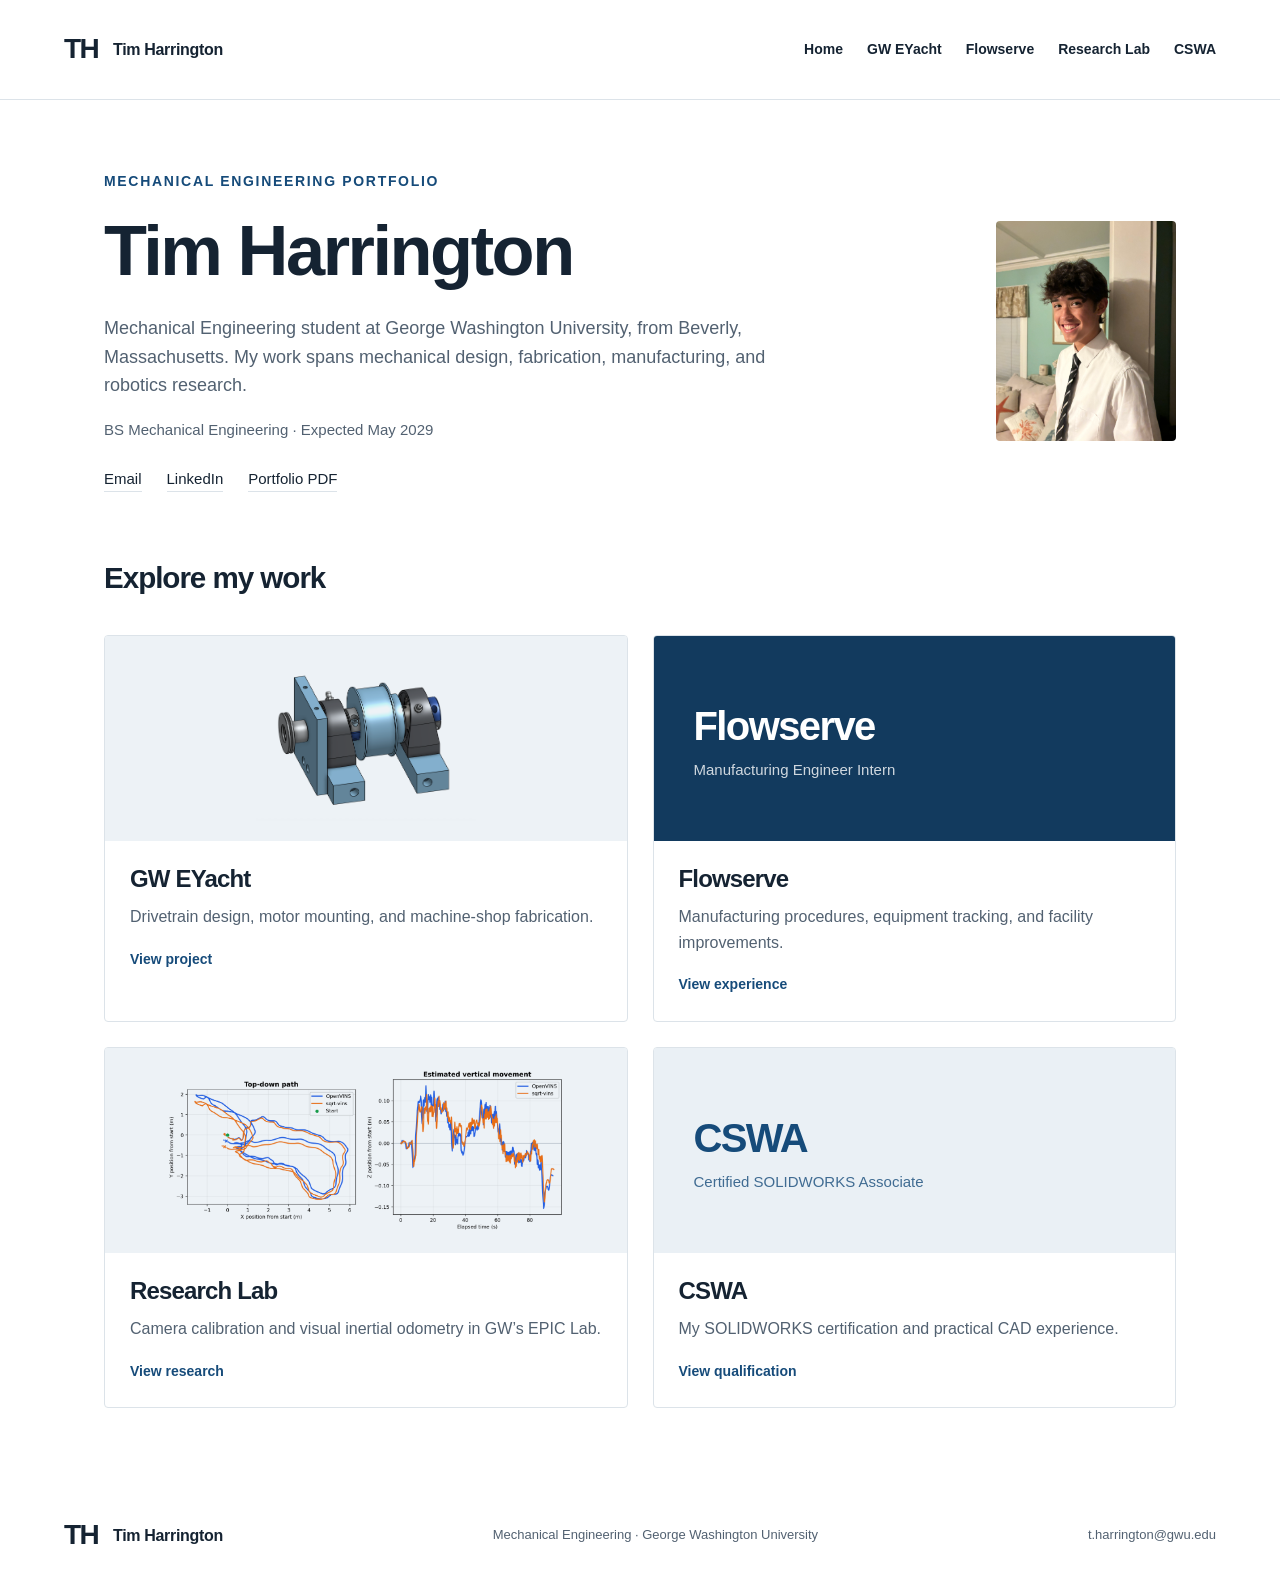
==== index.html @ 14a167de "Publish five-page engineering portfolio" ====
<!doctype html><html lang="en"><head><meta charset="utf-8"><meta name="viewport" content="width=device-width,initial-scale=1"><title>Engineering Portfolio | Tim Harrington</title><meta name="description" content="Tim Harrington’s mechanical engineering portfolio: electric boat design, manufacturing at Flowserve, and camera and IMU research at GW."><link rel="icon" href="favicon.svg" type="image/svg+xml"><link rel="stylesheet" href="style.css"></head><body><header class="site-header"><a class="wordmark" href="index.html" aria-label="Tim Harrington home">TH<span>Tim Harrington</span></a><nav aria-label="Main navigation"><a href="index.html">Home</a><a href="yacht.html">GW EYacht</a><a href="flowserve.html">Flowserve</a><a href="research.html">Research Lab</a><a href="solidworks.html">CSWA</a></nav></header><main id="main"><section class="simple-intro"><div><p class="eyebrow">Mechanical engineering portfolio</p><h1>Tim Harrington</h1><p class="simple-bio">Mechanical Engineering student at George Washington University, from Beverly, Massachusetts. My work spans mechanical design, fabrication, manufacturing, and robotics research.</p><p class="simple-school">BS Mechanical Engineering · Expected May 2029</p><div class="simple-links"><a href="mailto:t.harrington@gwu.edu">Email</a><a href="https://www.linkedin.com/in/tim-harrington10/" target="_blank" rel="noopener noreferrer">LinkedIn</a><a href="Timothy_Harrington_Engineering_Portfolio.pdf">Portfolio PDF</a></div></div><img src="IMG_3432_2.jpg" alt="Tim Harrington" class="simple-portrait"></section><section id="work" class="simple-work"><div class="section-heading"><h2>Explore my work</h2></div><div class="simple-grid"><a class="simple-card" href="yacht.html"><div class="simple-card-image"><img src="Drivetrain.png" alt="SolidWorks model of the electric boat drivetrain"></div><div><h3>GW EYacht</h3><p>Drivetrain design, motor mounting, and machine-shop fabrication.</p><span>View project</span></div></a><a class="simple-card" href="flowserve.html"><div class="simple-card-label"><span>Flowserve</span><small>Manufacturing Engineer Intern</small></div><div><h3>Flowserve</h3><p>Manufacturing procedures, equipment tracking, and facility improvements.</p><span>View experience</span></div></a><a class="simple-card" href="research.html"><div class="simple-card-image"><img src="vio-trajectories.png" alt="Comparison of camera and IMU motion estimates"></div><div><h3>Research Lab</h3><p>Camera calibration and visual inertial odometry in GW’s EPIC Lab.</p><span>View research</span></div></a><a class="simple-card" href="solidworks.html"><div class="simple-card-label cswa-label"><span>CSWA</span><small>Certified SOLIDWORKS Associate</small></div><div><h3>CSWA</h3><p>My SOLIDWORKS certification and practical CAD experience.</p><span>View qualification</span></div></a></div></section></main><footer><a class="wordmark" href="index.html">TH<span>Tim Harrington</span></a><p>Mechanical Engineering · George Washington University</p><a href="mailto:t.harrington@gwu.edu">t.harrington@gwu.edu</a></footer><dialog id="image-viewer"><button class="close-viewer" aria-label="Close image">Close ✕</button><img alt=""><p></p></dialog><script src="site.js"></script></body></html>
---- style.css ----
:root{--ink:#152332;--muted:#526171;--blue:#164b7a;--deep:#123a5e;--paper:#fff;--line:#dce3e9;--surface:#edf2f6;--accent:#c5e65d}*{box-sizing:border-box}html{scroll-behavior:smooth;scroll-padding-top:100px}body{margin:0;background:var(--paper);color:var(--ink);font-family:Inter,-apple-system,BlinkMacSystemFont,'Segoe UI',sans-serif;font-size:16px;line-height:1.6}a{color:inherit;text-decoration:none}button{font:inherit}img{display:block;max-width:100%}h1,h2,h3,p,figure{margin:0}h1,h2,h3{line-height:1.1;letter-spacing:-.035em}h1{font-size:clamp(3rem,6.5vw,6rem);font-weight:650}h2{font-size:clamp(2rem,3.8vw,3.6rem);font-weight:600}h3{font-size:1.5rem;font-weight:600}a,button{-webkit-tap-highlight-color:transparent}a:focus-visible,button:focus-visible{outline:3px solid var(--blue);outline-offset:5px}.site-header{height:100px;max-width:1440px;margin:auto;padding:0 5%;display:flex;align-items:center;justify-content:space-between;border-bottom:1px solid var(--line)}.wordmark{display:flex;align-items:center;gap:15px;font-size:1.75rem;font-weight:750;letter-spacing:-.06em}.wordmark span{letter-spacing:-.02em;font-size:1rem;font-weight:550}.site-header nav{display:flex;align-items:center;gap:30px;font-size:.875rem;font-weight:550}.site-header nav a:hover,.text-link:hover,.back:hover{color:var(--blue)}.nav-download{padding:9px 16px;border:1px solid var(--line);border-radius:3px}.eyebrow{font-size:.875rem;letter-spacing:.12em;text-transform:uppercase;font-weight:650;color:var(--blue);margin-bottom:20px}.hero{max-width:1440px;margin:auto;padding:70px 5% 90px;display:grid;grid-template-columns:1fr 1fr;gap:6%;align-items:center}.hero h1{font-size:clamp(4rem,7.6vw,7.5rem);line-height:.95;letter-spacing:-.065em;margin-bottom:30px}.period{color:var(--blue)}.hero-description{max-width:490px;font-size:1.125rem;color:var(--muted);line-height:1.65}.hero-actions{display:flex;align-items:center;gap:24px;margin:32px 0 45px;flex-wrap:wrap}.button{display:inline-block;font-size:.9375rem;font-weight:600;padding:13px 23px;border-radius:3px}.primary{background:var(--blue);color:white}.primary:hover{background:var(--deep)}.text-link{font-size:.9375rem;font-weight:550;border-bottom:1px solid var(--line)}.hero-meta{font-size:.875rem;font-weight:600}.hero-meta span{display:block;color:var(--muted);font-weight:400;margin-top:2px}.hero-visual{min-height:490px;background:var(--surface);position:relative;display:flex;flex-direction:column;justify-content:space-between;overflow:hidden}.figure-label{padding:24px 28px;font-size:.8125rem;letter-spacing:.08em;text-transform:uppercase;font-weight:650;color:var(--muted)}.hero-visual img{width:100%;height:340px;object-fit:contain;mix-blend-mode:multiply;padding:20px;transition:transform .4s ease}.hero-visual:hover img{transform:scale(1.04)}.visual-caption{background:var(--deep);color:white;padding:24px 28px;display:flex;flex-direction:column;gap:3px}.visual-caption strong{font-size:1.0625rem;font-weight:550}.visual-caption>span{font-size:.875rem;opacity:.75}.work-section,.about-section,.experience-section,.gallery-section,.learning,.project-next{padding:80px 5%;max-width:1440px;margin:auto}.work-section{background:#f5f7f9;max-width:none}.section-heading{max-width:1296px;margin:0 auto 40px}.section-heading p:last-child:not(.eyebrow){color:var(--muted);margin-top:18px}.work-grid{max-width:1296px;margin:auto;display:grid;grid-template-columns:repeat(3,1fr);gap:25px}.project-card{background:white;border:1px solid var(--line);display:block;transition:transform .2s}.project-card:hover{transform:translateY(-5px)}.card-image,.card-panel{height:280px;position:relative;overflow:hidden}.card-image img{width:100%;height:100%;object-fit:cover}.research-image{background:#fff;padding:18px}.research-image img{object-fit:contain}.image-index{position:absolute;top:18px;left:20px;background:white;padding:3px 9px;color:var(--ink);font-size:.8125rem;font-weight:600}.card-copy{padding:28px}.card-copy .eyebrow{font-size:.75rem;letter-spacing:.08em;margin-bottom:16px}.card-copy h3{margin-bottom:15px}.card-copy p:not(.eyebrow){color:var(--muted);line-height:1.6}.card-link{font-size:.875rem;font-weight:600;display:inline-block;margin-top:24px;border-bottom:1px solid var(--line)}.industrial{background:var(--deep);color:white;padding:52px 28px 20px}.panel-title{font-size:2.4rem;font-weight:650;letter-spacing:-.04em;display:block}.panel-sub{display:block;font-size:.875rem;opacity:.8}.panel-number{margin-top:20px;font-size:2.6rem;line-height:1.05;font-weight:600;color:var(--accent)}.panel-number small{display:block;font-size:.875rem;line-height:1.4;color:white;font-weight:400;margin-top:6px}.about-section{display:grid;grid-template-columns:1fr 1.2fr;gap:10%;padding-top:110px;padding-bottom:110px}.portrait{width:150px;height:170px;object-fit:cover;object-position:center 28%;margin-top:32px;filter:saturate(.7)}.about-copy>p{margin-bottom:24px;color:var(--muted)}.about-copy .large-copy{font-size:1.4rem;color:var(--ink);line-height:1.5}.skills{border-top:1px solid var(--line);padding-top:25px;margin-top:30px}.skills h3{font-size:1.125rem;margin-bottom:13px}.skills p{color:var(--muted);line-height:1.9}.secondary-links{margin-top:25px}.secondary-links a{display:flex;flex-direction:column;border-bottom:1px solid var(--line);padding:17px 0;font-size:1rem}.secondary-links a span:last-child{font-size:.875rem;color:var(--muted)}.secondary-links a:hover{color:var(--blue)}.experience-section{border-top:1px solid var(--line)}.timeline{max-width:850px;margin-left:auto}.timeline>a,.timeline>div{display:block;padding:28px 0;border-bottom:1px solid var(--line)}.timeline span{font-size:.875rem;color:var(--muted)}.timeline h3{font-size:1.45rem;margin:10px 0}.timeline p{color:var(--muted)}.timeline-detail{max-width:680px;margin-top:16px}.contact-section{padding:85px 5%;background:var(--deep);color:white}.contact-section .eyebrow{color:var(--accent)}.contact-section>p:not(.eyebrow){opacity:.8;margin:20px 0}.contact-email{font-size:clamp(1.4rem,3.8vw,3.5rem);letter-spacing:-.04em;display:inline-block;border-bottom:1px solid #67829a;margin:8px 0 28px;overflow-wrap:anywhere}.contact-links{display:flex;gap:26px;font-size:.9375rem}.contact-links a{border-bottom:1px solid #67829a}footer{display:flex;justify-content:space-between;align-items:center;gap:24px;flex-wrap:wrap;padding:35px 5%;font-size:.8125rem;color:var(--muted)}footer .wordmark{color:var(--ink)}footer p{font-size:.8125rem}.project-top{max-width:1440px;margin:auto;padding:45px 5% 55px}.back{display:inline-block;font-size:.875rem;color:var(--muted);margin-bottom:38px;border-bottom:1px solid var(--line)}.project-top h1{max-width:1000px}.project-intro{font-size:1.25rem;color:var(--muted);max-width:800px;margin-top:25px}.project-meta{display:flex;flex-wrap:wrap;gap:12px 25px;font-size:.875rem;color:var(--muted);margin-top:35px;padding-top:23px;border-top:1px solid var(--line)}.wide-figure{background:var(--surface);padding:35px 5%;}.wide-figure figure{max-width:1050px;margin:auto}.wide-figure img{height:470px;width:100%;object-fit:contain;mix-blend-mode:multiply}.image-button{display:block;padding:0;border:0;background:transparent;width:100%;cursor:zoom-in}.image-button:focus-visible{outline-offset:2px}figcaption{font-size:.875rem;color:var(--muted);padding-top:12px}.research-figure{background:white;border-block:1px solid var(--line)}.research-figure img{height:auto;max-height:440px;mix-blend-mode:normal}.project-content{max-width:1200px;margin:auto;padding:75px 5%;display:grid;grid-template-columns:230px 1fr;gap:70px}.project-content aside p{margin-bottom:15px}.muted{color:var(--muted)}.stat{margin-top:35px}.stat strong{display:block;font-size:2.5rem;color:var(--blue);letter-spacing:-.04em;line-height:1.1}.stat span{display:block;font-size:.875rem;color:var(--muted);margin-top:10px}.project-content article h2{font-size:1.75rem;margin:36px 0 17px}.project-content article h2:first-child{margin-top:0}.project-content article p{color:var(--muted);margin-bottom:18px;font-size:1.0625rem}.gallery-section{padding-top:20px}.gallery{display:grid;gap:25px;margin-bottom:35px}.gallery.three{grid-template-columns:repeat(3,1fr)}.gallery.two{grid-template-columns:repeat(2,1fr)}.gallery img{height:330px;width:100%;object-fit:contain;background:var(--surface)}.gallery.two img{height:400px}.learning{border-top:1px solid var(--line);display:grid;grid-template-columns:1fr 1fr;gap:25px 60px}.learning>.eyebrow{grid-column:1/-1;margin-bottom:0}.learning h2{font-size:2.6rem}.learning>p:last-child{color:var(--muted);font-size:1.125rem}.project-next{background:var(--surface);max-width:none;padding-top:45px;padding-bottom:45px}.project-next .eyebrow{margin-bottom:10px}.project-next a{font-size:1.6rem;font-weight:600}.metrics-band{background:var(--deep);padding:45px 5%;display:grid;grid-template-columns:repeat(3,1fr);gap:45px;color:white}.metrics-band strong{display:block;font-size:clamp(2rem,3.5vw,3.5rem);letter-spacing:-.04em;line-height:1.1}.metrics-band span{font-size:.9375rem;display:block;margin-top:15px;max-width:300px;opacity:.8}.table-scroll{overflow-x:auto;margin:35px 0}table{border-collapse:collapse;width:100%;font-size:.9375rem}caption{text-align:left;color:var(--muted);margin-bottom:12px;font-size:.875rem}th,td{text-align:left;padding:13px 15px;border:1px solid var(--line)}thead{background:var(--deep);color:white}tbody th{font-weight:500}tbody tr:nth-child(even){background:var(--surface)}dialog{border:0;padding:25px;background:white;max-width:95vw;width:1000px;max-height:94vh;box-shadow:0 20px 100px #0005}dialog::backdrop{background:#102030d9}dialog img{width:100%;max-height:73vh;object-fit:contain}dialog p{font-size:.9375rem;color:var(--muted);margin-top:14px}.close-viewer{display:block;margin:0 0 15px auto;border:1px solid var(--line);background:white;padding:7px 13px;cursor:pointer;color:var(--ink)}
@media(min-width:1600px){.work-section,.contact-section,.metrics-band{padding-inline:max(5%,calc((100vw - 1296px)/2))}}@media(max-width:1000px){.hero{gap:4%}.hero-visual{min-height:420px}.hero-visual img{height:280px}.work-grid{gap:15px}.card-copy{padding:20px}.card-image,.card-panel{height:245px}.card-copy h3{font-size:1.35rem}.panel-title{font-size:2rem}.industrial{padding-inline:20px}.project-content{gap:40px;grid-template-columns:190px 1fr}.gallery img{height:260px}}@media(max-width:720px){.site-header{height:auto;min-height:95px;align-items:flex-start;padding:22px 6%;gap:18px;flex-direction:column}.wordmark{font-size:1.5rem}.site-header nav{gap:22px;flex-wrap:wrap;width:100%}.nav-download{padding:0;border:0;margin-left:auto}.hero{grid-template-columns:1fr;padding:45px 6% 55px;gap:40px}.hero h1{font-size:clamp(3.8rem,14vw,6rem)}.hero-meta{margin-bottom:0}.hero-actions{margin-bottom:28px}.hero-visual{min-height:360px}.hero-visual img{height:250px}.work-section,.about-section,.experience-section,.gallery-section,.learning{padding:55px 6%}.work-grid{grid-template-columns:1fr;gap:25px}.card-image,.card-panel{height:300px}.card-copy{padding:25px}.card-copy h3{font-size:1.65rem}.industrial{padding:60px 28px 25px}.panel-title{font-size:2.7rem}.panel-number{font-size:3rem}.about-section{grid-template-columns:1fr;gap:35px}.portrait{width:120px;height:135px}.about-section h2 br{display:none}.about-copy .large-copy{font-size:1.2rem}.timeline h3{font-size:1.25rem}.contact-section{padding:60px 6%}.contact-links{flex-wrap:wrap}.contact-email{font-size:clamp(1.35rem,6vw,2.6rem)}footer{padding:28px 6%;flex-direction:column;align-items:flex-start;gap:12px}.project-top{padding:35px 6% 40px}.project-top h1{font-size:clamp(2.7rem,10vw,4.3rem)}.project-intro{font-size:1.125rem}.project-meta{gap:8px;flex-direction:column}.wide-figure{padding:25px 6%}.wide-figure img{height:290px}.research-figure img{height:auto}.project-content{padding:45px 6%;grid-template-columns:1fr;gap:35px}.project-content aside{border-bottom:1px solid var(--line);padding-bottom:25px}.stat{display:inline-block;width:45%;vertical-align:top;margin-top:18px}.stat strong{font-size:2rem}.project-content article p{font-size:1rem}.gallery.three,.gallery.two{grid-template-columns:1fr}.gallery img,.gallery.two img{height:350px}.learning{grid-template-columns:1fr}.learning h2{font-size:2.2rem}.metrics-band{padding:35px 6%;grid-template-columns:1fr;gap:30px}.metrics-band strong{font-size:2.7rem}.metrics-band span{margin-top:6px}.project-next{padding:35px 6%}}@media(prefers-reduced-motion:reduce){html{scroll-behavior:auto}*,*::before,*::after{transition:none!important}}

/* Simplified five-page portfolio */
.site-header nav{gap:24px}.simple-intro{max-width:1200px;margin:auto;padding:70px 5% 55px;display:grid;grid-template-columns:1fr 180px;gap:65px;align-items:center}.simple-intro h1{font-size:clamp(2.8rem,5.5vw,4.75rem);margin-bottom:24px}.simple-bio{max-width:700px;color:var(--muted);font-size:1.125rem}.simple-school{margin-top:18px;color:var(--muted);font-size:.9375rem}.simple-links{display:flex;gap:25px;margin-top:25px;flex-wrap:wrap;font-size:.9375rem}.simple-links a{border-bottom:1px solid var(--line)}.simple-portrait{width:180px;height:220px;object-fit:cover;object-position:center 28%;border-radius:4px}.simple-work{max-width:1200px;margin:auto;padding:15px 5% 70px}.simple-work h2{font-size:1.85rem}.simple-grid{display:grid;grid-template-columns:1fr 1fr;gap:25px}.simple-card{border:1px solid var(--line);border-radius:4px;overflow:hidden;display:block;transition:box-shadow .2s}.simple-card:hover{box-shadow:0 8px 25px #15233212}.simple-card-image,.simple-card-label{height:205px;background:var(--surface)}.simple-card-image img{width:100%;height:100%;object-fit:contain;padding:20px;mix-blend-mode:multiply}.simple-card-label{background:var(--deep);color:white;padding:40px;display:flex;flex-direction:column;justify-content:center}.simple-card-label>span{font-size:2.5rem;letter-spacing:-.04em;font-weight:650}.simple-card-label>small{font-size:.9375rem;opacity:.8}.cswa-label{background:#eaf0f5;color:var(--blue)}.simple-card>div:last-child{padding:25px}.simple-card h3{font-size:1.5rem;margin-bottom:12px}.simple-card p{color:var(--muted)}.simple-card>div:last-child>span{display:block;font-size:.875rem;font-weight:600;color:var(--blue);margin-top:18px}.project-next{padding-block:30px}.project-next a{font-size:1.25rem}@media(max-width:720px){.site-header nav{gap:14px 20px;font-size:.875rem}.simple-intro{padding:45px 6% 35px;grid-template-columns:1fr;gap:25px}.simple-portrait{width:110px;height:130px;grid-row:1}.simple-bio{font-size:1rem}.simple-work{padding:20px 6% 50px}.simple-grid{grid-template-columns:1fr}.simple-card-image,.simple-card-label{height:200px}}
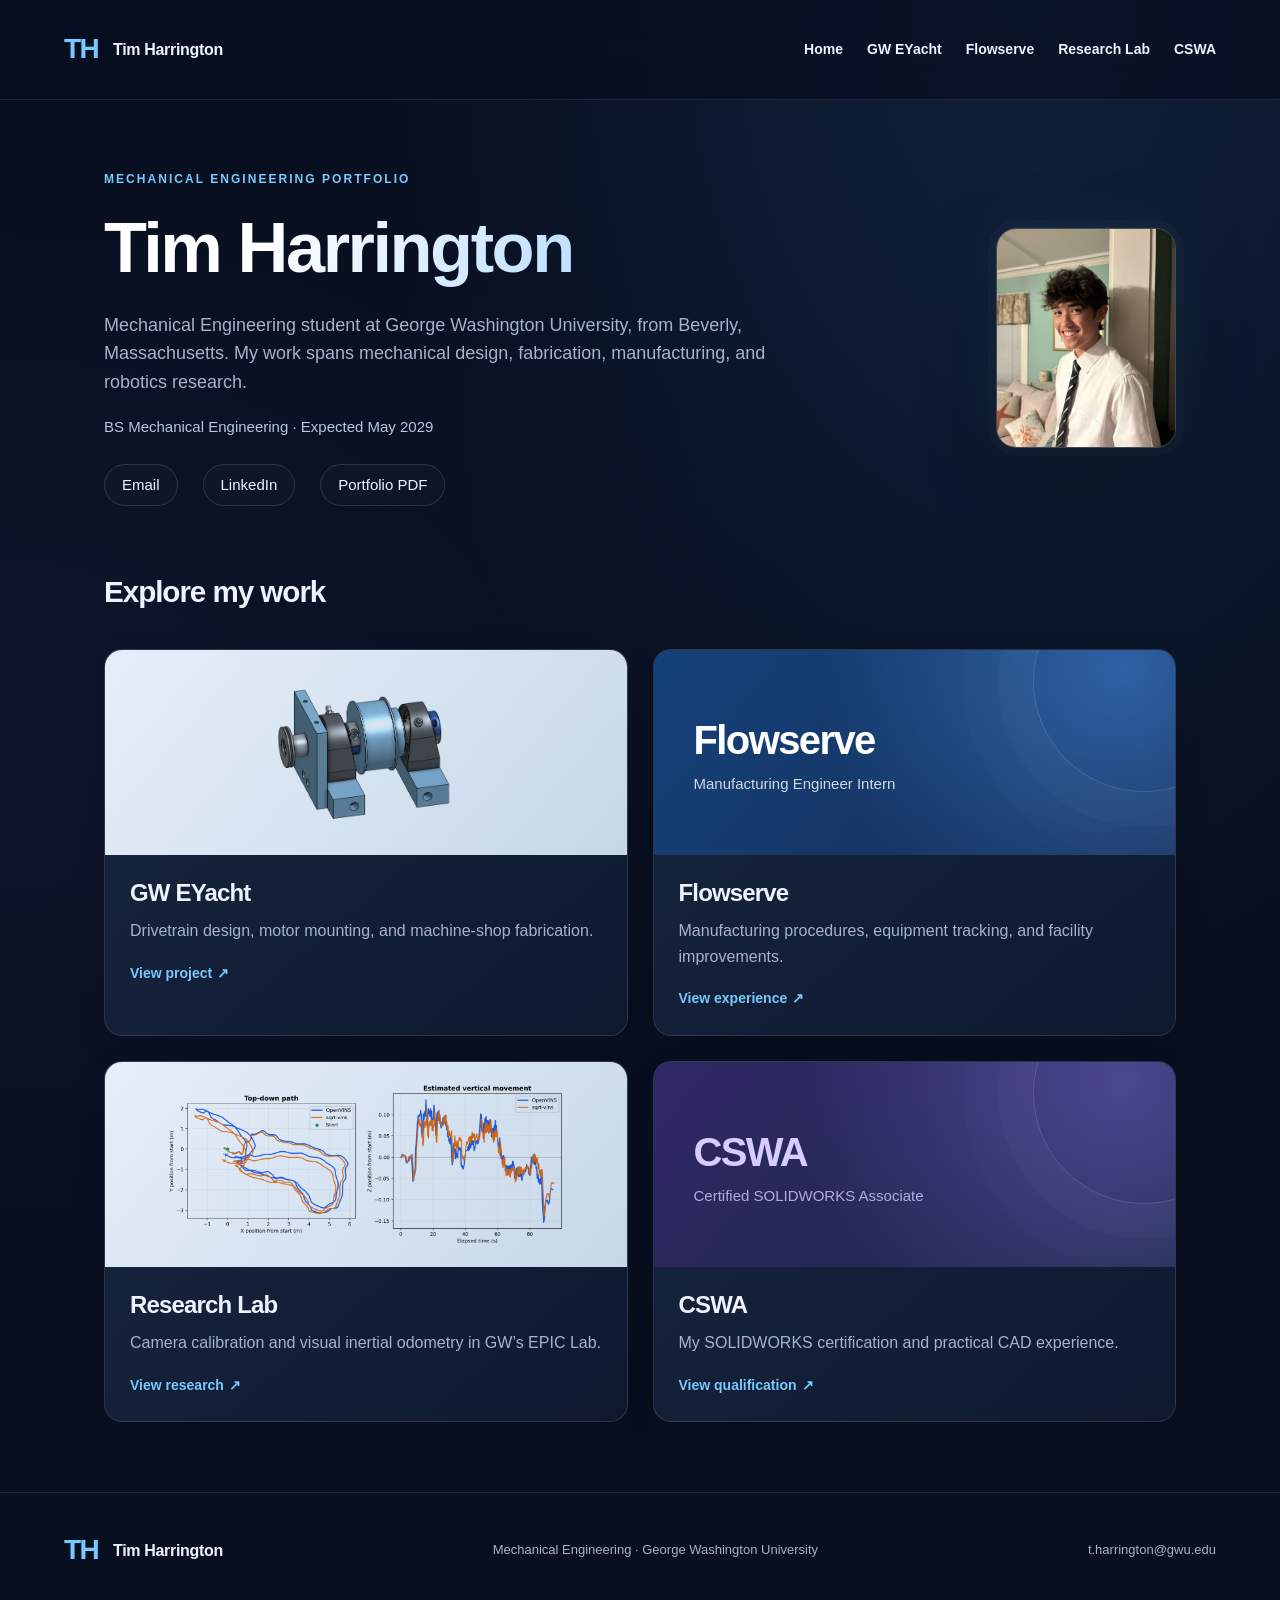
==== commit 75f24550: "Refresh stylesheet cache across portfolio pages" ====
--- a/index.html
+++ b/index.html
@@ -1 +1 @@
-<!doctype html><html lang="en"><head><meta charset="utf-8"><meta name="viewport" content="width=device-width,initial-scale=1"><title>Engineering Portfolio | Tim Harrington</title><meta name="description" content="Tim Harrington’s mechanical engineering portfolio: electric boat design, manufacturing at Flowserve, and camera and IMU research at GW."><link rel="icon" href="favicon.svg" type="image/svg+xml"><link rel="stylesheet" href="style.css"></head><body><header class="site-header"><a class="wordmark" href="index.html" aria-label="Tim Harrington home">TH<span>Tim Harrington</span></a><nav aria-label="Main navigation"><a href="index.html">Home</a><a href="yacht.html">GW EYacht</a><a href="flowserve.html">Flowserve</a><a href="research.html">Research Lab</a><a href="solidworks.html">CSWA</a></nav></header><main id="main"><section class="simple-intro"><div><p class="eyebrow">Mechanical engineering portfolio</p><h1>Tim Harrington</h1><p class="simple-bio">Mechanical Engineering student at George Washington University, from Beverly, Massachusetts. My work spans mechanical design, fabrication, manufacturing, and robotics research.</p><p class="simple-school">BS Mechanical Engineering · Expected May 2029</p><div class="simple-links"><a href="mailto:t.harrington@gwu.edu">Email</a><a href="https://www.linkedin.com/in/tim-harrington10/" target="_blank" rel="noopener noreferrer">LinkedIn</a><a href="Timothy_Harrington_Engineering_Portfolio.pdf">Portfolio PDF</a></div></div><img src="IMG_3432_2.jpg" alt="Tim Harrington" class="simple-portrait"></section><section id="work" class="simple-work"><div class="section-heading"><h2>Explore my work</h2></div><div class="simple-grid"><a class="simple-card" href="yacht.html"><div class="simple-card-image"><img src="Drivetrain.png" alt="SolidWorks model of the electric boat drivetrain"></div><div><h3>GW EYacht</h3><p>Drivetrain design, motor mounting, and machine-shop fabrication.</p><span>View project</span></div></a><a class="simple-card" href="flowserve.html"><div class="simple-card-label"><span>Flowserve</span><small>Manufacturing Engineer Intern</small></div><div><h3>Flowserve</h3><p>Manufacturing procedures, equipment tracking, and facility improvements.</p><span>View experience</span></div></a><a class="simple-card" href="research.html"><div class="simple-card-image"><img src="vio-trajectories.png" alt="Comparison of camera and IMU motion estimates"></div><div><h3>Research Lab</h3><p>Camera calibration and visual inertial odometry in GW’s EPIC Lab.</p><span>View research</span></div></a><a class="simple-card" href="solidworks.html"><div class="simple-card-label cswa-label"><span>CSWA</span><small>Certified SOLIDWORKS Associate</small></div><div><h3>CSWA</h3><p>My SOLIDWORKS certification and practical CAD experience.</p><span>View qualification</span></div></a></div></section></main><footer><a class="wordmark" href="index.html">TH<span>Tim Harrington</span></a><p>Mechanical Engineering · George Washington University</p><a href="mailto:t.harrington@gwu.edu">t.harrington@gwu.edu</a></footer><dialog id="image-viewer"><button class="close-viewer" aria-label="Close image">Close ✕</button><img alt=""><p></p></dialog><script src="site.js"></script></body></html>+<!doctype html><html lang="en"><head><meta charset="utf-8"><meta name="viewport" content="width=device-width,initial-scale=1"><title>Engineering Portfolio | Tim Harrington</title><meta name="description" content="Tim Harrington’s mechanical engineering portfolio: electric boat design, manufacturing at Flowserve, and camera and IMU research at GW."><link rel="icon" href="favicon.svg" type="image/svg+xml"><link rel="stylesheet" href="style.css?v=modern1"></head><body><header class="site-header"><a class="wordmark" href="index.html" aria-label="Tim Harrington home">TH<span>Tim Harrington</span></a><nav aria-label="Main navigation"><a href="index.html">Home</a><a href="yacht.html">GW EYacht</a><a href="flowserve.html">Flowserve</a><a href="research.html">Research Lab</a><a href="solidworks.html">CSWA</a></nav></header><main id="main"><section class="simple-intro"><div><p class="eyebrow">Mechanical engineering portfolio</p><h1>Tim Harrington</h1><p class="simple-bio">Mechanical Engineering student at George Washington University, from Beverly, Massachusetts. My work spans mechanical design, fabrication, manufacturing, and robotics research.</p><p class="simple-school">BS Mechanical Engineering · Expected May 2029</p><div class="simple-links"><a href="mailto:t.harrington@gwu.edu">Email</a><a href="https://www.linkedin.com/in/tim-harrington10/" target="_blank" rel="noopener noreferrer">LinkedIn</a><a href="Timothy_Harrington_Engineering_Portfolio.pdf">Portfolio PDF</a></div></div><img src="IMG_3432_2.jpg" alt="Tim Harrington" class="simple-portrait"></section><section id="work" class="simple-work"><div class="section-heading"><h2>Explore my work</h2></div><div class="simple-grid"><a class="simple-card" href="yacht.html"><div class="simple-card-image"><img src="Drivetrain.png" alt="SolidWorks model of the electric boat drivetrain"></div><div><h3>GW EYacht</h3><p>Drivetrain design, motor mounting, and machine-shop fabrication.</p><span>View project</span></div></a><a class="simple-card" href="flowserve.html"><div class="simple-card-label"><span>Flowserve</span><small>Manufacturing Engineer Intern</small></div><div><h3>Flowserve</h3><p>Manufacturing procedures, equipment tracking, and facility improvements.</p><span>View experience</span></div></a><a class="simple-card" href="research.html"><div class="simple-card-image"><img src="vio-trajectories.png" alt="Comparison of camera and IMU motion estimates"></div><div><h3>Research Lab</h3><p>Camera calibration and visual inertial odometry in GW’s EPIC Lab.</p><span>View research</span></div></a><a class="simple-card" href="solidworks.html"><div class="simple-card-label cswa-label"><span>CSWA</span><small>Certified SOLIDWORKS Associate</small></div><div><h3>CSWA</h3><p>My SOLIDWORKS certification and practical CAD experience.</p><span>View qualification</span></div></a></div></section></main><footer><a class="wordmark" href="index.html">TH<span>Tim Harrington</span></a><p>Mechanical Engineering · George Washington University</p><a href="mailto:t.harrington@gwu.edu">t.harrington@gwu.edu</a></footer><dialog id="image-viewer"><button class="close-viewer" aria-label="Close image">Close ✕</button><img alt=""><p></p></dialog><script src="site.js"></script></body></html>
--- a/style.css
+++ b/style.css
@@ -3,3 +3,21 @@
 
 /* Simplified five-page portfolio */
 .site-header nav{gap:24px}.simple-intro{max-width:1200px;margin:auto;padding:70px 5% 55px;display:grid;grid-template-columns:1fr 180px;gap:65px;align-items:center}.simple-intro h1{font-size:clamp(2.8rem,5.5vw,4.75rem);margin-bottom:24px}.simple-bio{max-width:700px;color:var(--muted);font-size:1.125rem}.simple-school{margin-top:18px;color:var(--muted);font-size:.9375rem}.simple-links{display:flex;gap:25px;margin-top:25px;flex-wrap:wrap;font-size:.9375rem}.simple-links a{border-bottom:1px solid var(--line)}.simple-portrait{width:180px;height:220px;object-fit:cover;object-position:center 28%;border-radius:4px}.simple-work{max-width:1200px;margin:auto;padding:15px 5% 70px}.simple-work h2{font-size:1.85rem}.simple-grid{display:grid;grid-template-columns:1fr 1fr;gap:25px}.simple-card{border:1px solid var(--line);border-radius:4px;overflow:hidden;display:block;transition:box-shadow .2s}.simple-card:hover{box-shadow:0 8px 25px #15233212}.simple-card-image,.simple-card-label{height:205px;background:var(--surface)}.simple-card-image img{width:100%;height:100%;object-fit:contain;padding:20px;mix-blend-mode:multiply}.simple-card-label{background:var(--deep);color:white;padding:40px;display:flex;flex-direction:column;justify-content:center}.simple-card-label>span{font-size:2.5rem;letter-spacing:-.04em;font-weight:650}.simple-card-label>small{font-size:.9375rem;opacity:.8}.cswa-label{background:#eaf0f5;color:var(--blue)}.simple-card>div:last-child{padding:25px}.simple-card h3{font-size:1.5rem;margin-bottom:12px}.simple-card p{color:var(--muted)}.simple-card>div:last-child>span{display:block;font-size:.875rem;font-weight:600;color:var(--blue);margin-top:18px}.project-next{padding-block:30px}.project-next a{font-size:1.25rem}@media(max-width:720px){.site-header nav{gap:14px 20px;font-size:.875rem}.simple-intro{padding:45px 6% 35px;grid-template-columns:1fr;gap:25px}.simple-portrait{width:110px;height:130px;grid-row:1}.simple-bio{font-size:1rem}.simple-work{padding:20px 6% 50px}.simple-grid{grid-template-columns:1fr}.simple-card-image,.simple-card-label{height:200px}}
+
+/* Modern visual refresh — preserves page structure and spacing. */
+:root{--ink:#edf3ff;--muted:#a4b3cb;--blue:#77c9ff;--deep:#122548;--paper:#080f20;--line:#ffffff16;--surface:#14213a;--accent:#bcff77}
+body{background:radial-gradient(ellipse at 80% 0%,#19335480,transparent 45%),radial-gradient(ellipse at 0% 45%,#20234450,transparent 45%),var(--paper)}
+.site-header{background:#080f20b8;backdrop-filter:blur(20px);border-bottom:1px solid var(--line)}
+.wordmark{color:var(--blue)}.wordmark span{color:var(--ink)}
+.site-header nav a{position:relative;transition:color .2s}.site-header nav a::after{content:'';position:absolute;left:0;bottom:-9px;width:0;height:2px;background:var(--blue);transition:width .25s}.site-header nav a:hover::after{width:100%}
+.simple-intro h1,.project-top h1{font-weight:750;background:linear-gradient(115deg,#fff 20%,#a9d5ff 70%,#ab9dff);-webkit-background-clip:text;background-clip:text;color:transparent}
+.eyebrow{color:var(--blue);font-size:.75rem;letter-spacing:.17em}.simple-school{color:#b7c7e0}
+.simple-portrait{border-radius:20px;border:1px solid #ffffff35;box-shadow:0 0 0 8px #ffffff04,0 20px 70px #0006,0 0 55px #65b5ff20;filter:saturate(.9)}
+.simple-links a{border:1px solid #ffffff22;border-radius:999px;padding:8px 17px;background:#ffffff05;transition:background .2s,transform .2s}.simple-links a:hover{background:#77c9ff19;border-color:#77c9ff70;transform:translateY(-2px)}
+.simple-card{border:1px solid #ffffff1c;border-radius:18px;background:linear-gradient(140deg,#182640,#0e192e);box-shadow:0 8px 30px #0002;transition:transform .3s,box-shadow .3s,border-color .3s}.simple-card:hover{transform:translateY(-6px);border-color:#77c9ff75;box-shadow:0 18px 50px #0005,0 0 30px #77c9ff10}.simple-card-image{background:linear-gradient(130deg,#e6eff9,#c7d7e8)}.simple-card-image img{transition:transform .5s}.simple-card:hover img{transform:scale(1.04)}
+.simple-card-label{background:radial-gradient(circle at 90% 10%,#478ee980,transparent 60%),linear-gradient(130deg,#15427b,#152c52);position:relative;overflow:hidden}.simple-card-label::after{content:'';width:220px;height:220px;position:absolute;right:-80px;top:-80px;border:1px solid #ffffff25;border-radius:50%;box-shadow:0 0 0 35px #ffffff05,0 0 0 70px #ffffff03}.simple-card-label>span{font-weight:750}.cswa-label{background:radial-gradient(circle at 90% 10%,#937aff60,transparent 65%),linear-gradient(130deg,#302866,#192744);color:#d6ccff}.simple-card>div:last-child>span{color:var(--blue)}.simple-card>div:last-child>span::after{content:' ↗';display:inline-block;margin-left:5px;transition:transform .2s}.simple-card:hover>div:last-child>span::after{transform:translate(3px,-3px)}
+.wide-figure{background:linear-gradient(130deg,#dbe7f2,#bfcfe0);border-block:1px solid #ffffff25}.wide-figure figcaption{color:#31465d}.research-figure{background:#eef3f9}.gallery img{background:#e2ebf4;border-radius:12px}.gallery .image-button{border-radius:12px;overflow:hidden;transition:transform .25s}.gallery .image-button:hover{transform:translateY(-3px)}
+.project-content aside{padding:24px;background:#ffffff04;border:1px solid var(--line);border-radius:16px;align-self:start}.stat strong{color:var(--blue)}.metrics-band{background:linear-gradient(120deg,#163561,#20244c);border-block:1px solid var(--line)}.metrics-band strong{color:#b1ddff}.project-content article h2{color:#f3f7ff}.learning{border-top:1px solid var(--line)}.project-next{background:#ffffff04;border-block:1px solid var(--line)}.project-next a{color:var(--blue)}thead{background:#1a3458}tbody tr:nth-child(even){background:#ffffff04}th,td{border-color:#ffffff1c}
+footer{border-top:1px solid var(--line)}footer .wordmark{color:var(--blue)}dialog{background:#101d33;border:1px solid #ffffff30;border-radius:18px;box-shadow:0 30px 120px #000b}dialog img{background:#e7eef6;border-radius:10px}.close-viewer{background:#ffffff08;color:var(--ink);border-radius:999px}dialog::backdrop{background:#030914e8;backdrop-filter:blur(10px)}
+@keyframes enter{from{opacity:0;transform:translateY(14px)}to{opacity:1;transform:translateY(0)}}.simple-intro,.project-top{animation:enter .65s ease both}.simple-card{animation:enter .65s ease both}.simple-card:nth-child(2){animation-delay:.08s}.simple-card:nth-child(3){animation-delay:.16s}.simple-card:nth-child(4){animation-delay:.24s}
+@media(max-width:720px){.simple-portrait{border-radius:14px}.project-content aside{padding:20px}.simple-links{gap:10px}.simple-links a{padding:7px 14px}}@media(prefers-reduced-motion:reduce){*,*::before,*::after{animation:none!important;transition:none!important}}
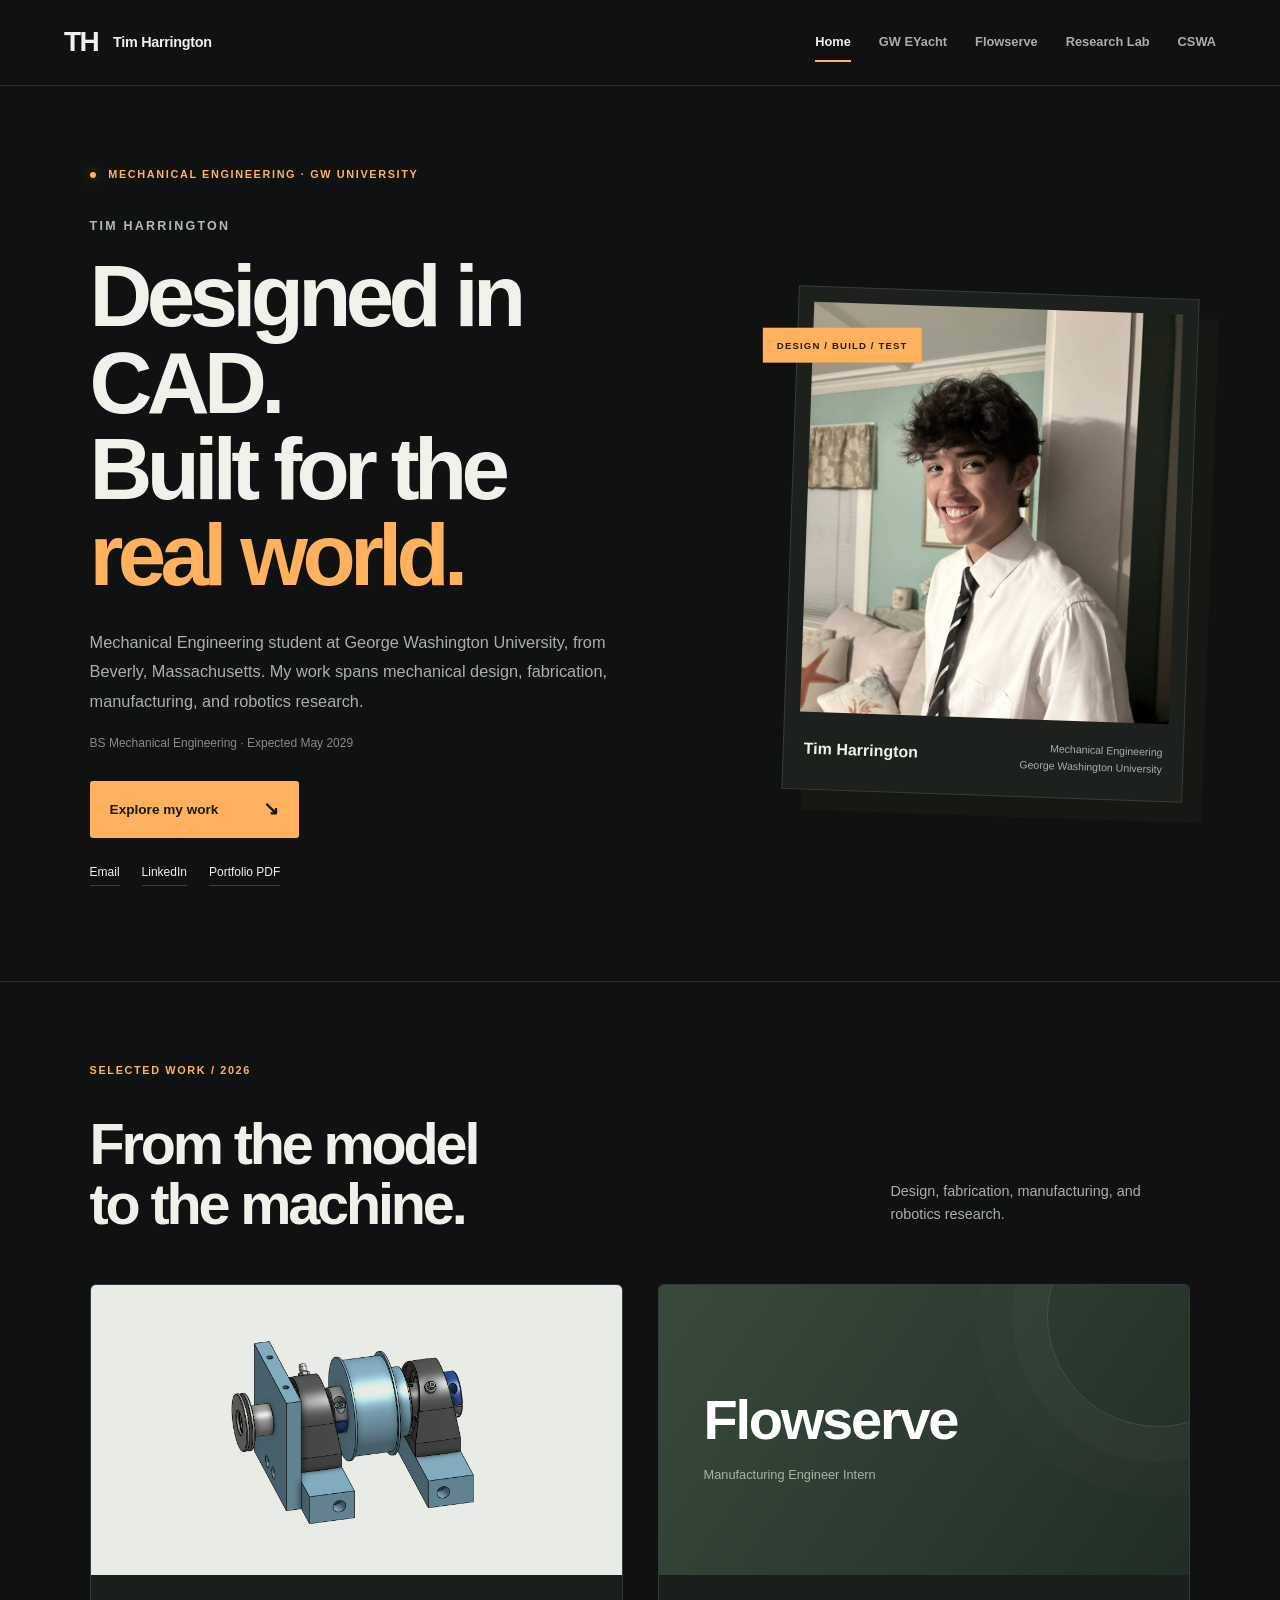
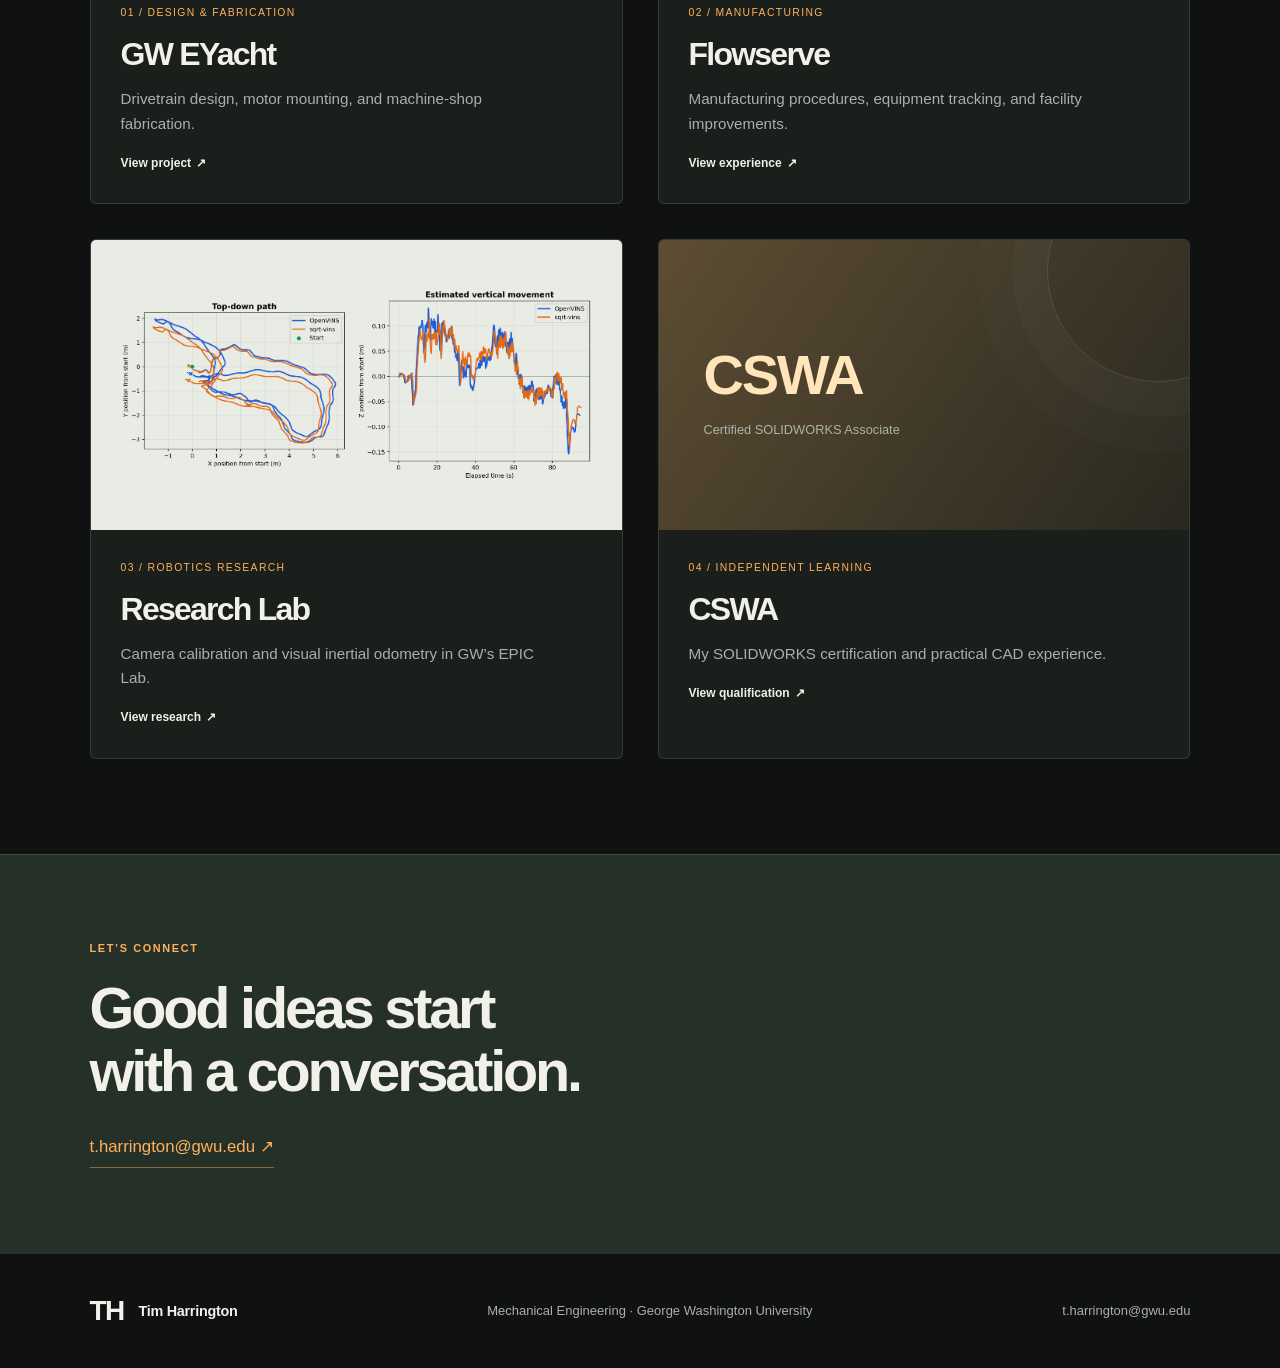
==== commit 86efb991: "Redesign portfolio with engineering studio visual system" ====
--- a/index.html
+++ b/index.html
@@ -1 +1 @@
-<!doctype html><html lang="en"><head><meta charset="utf-8"><meta name="viewport" content="width=device-width,initial-scale=1"><title>Engineering Portfolio | Tim Harrington</title><meta name="description" content="Tim Harrington’s mechanical engineering portfolio: electric boat design, manufacturing at Flowserve, and camera and IMU research at GW."><link rel="icon" href="favicon.svg" type="image/svg+xml"><link rel="stylesheet" href="style.css?v=modern1"></head><body><header class="site-header"><a class="wordmark" href="index.html" aria-label="Tim Harrington home">TH<span>Tim Harrington</span></a><nav aria-label="Main navigation"><a href="index.html">Home</a><a href="yacht.html">GW EYacht</a><a href="flowserve.html">Flowserve</a><a href="research.html">Research Lab</a><a href="solidworks.html">CSWA</a></nav></header><main id="main"><section class="simple-intro"><div><p class="eyebrow">Mechanical engineering portfolio</p><h1>Tim Harrington</h1><p class="simple-bio">Mechanical Engineering student at George Washington University, from Beverly, Massachusetts. My work spans mechanical design, fabrication, manufacturing, and robotics research.</p><p class="simple-school">BS Mechanical Engineering · Expected May 2029</p><div class="simple-links"><a href="mailto:t.harrington@gwu.edu">Email</a><a href="https://www.linkedin.com/in/tim-harrington10/" target="_blank" rel="noopener noreferrer">LinkedIn</a><a href="Timothy_Harrington_Engineering_Portfolio.pdf">Portfolio PDF</a></div></div><img src="IMG_3432_2.jpg" alt="Tim Harrington" class="simple-portrait"></section><section id="work" class="simple-work"><div class="section-heading"><h2>Explore my work</h2></div><div class="simple-grid"><a class="simple-card" href="yacht.html"><div class="simple-card-image"><img src="Drivetrain.png" alt="SolidWorks model of the electric boat drivetrain"></div><div><h3>GW EYacht</h3><p>Drivetrain design, motor mounting, and machine-shop fabrication.</p><span>View project</span></div></a><a class="simple-card" href="flowserve.html"><div class="simple-card-label"><span>Flowserve</span><small>Manufacturing Engineer Intern</small></div><div><h3>Flowserve</h3><p>Manufacturing procedures, equipment tracking, and facility improvements.</p><span>View experience</span></div></a><a class="simple-card" href="research.html"><div class="simple-card-image"><img src="vio-trajectories.png" alt="Comparison of camera and IMU motion estimates"></div><div><h3>Research Lab</h3><p>Camera calibration and visual inertial odometry in GW’s EPIC Lab.</p><span>View research</span></div></a><a class="simple-card" href="solidworks.html"><div class="simple-card-label cswa-label"><span>CSWA</span><small>Certified SOLIDWORKS Associate</small></div><div><h3>CSWA</h3><p>My SOLIDWORKS certification and practical CAD experience.</p><span>View qualification</span></div></a></div></section></main><footer><a class="wordmark" href="index.html">TH<span>Tim Harrington</span></a><p>Mechanical Engineering · George Washington University</p><a href="mailto:t.harrington@gwu.edu">t.harrington@gwu.edu</a></footer><dialog id="image-viewer"><button class="close-viewer" aria-label="Close image">Close ✕</button><img alt=""><p></p></dialog><script src="site.js"></script></body></html>+<!doctype html><html lang="en"><head><meta charset="utf-8"><meta name="viewport" content="width=device-width,initial-scale=1"><title>Engineering Portfolio | Tim Harrington</title><meta name="description" content="Tim Harrington’s mechanical engineering portfolio: electric boat design, manufacturing at Flowserve, and camera and IMU research at GW."><link rel="icon" href="favicon.svg" type="image/svg+xml"><link rel="stylesheet" href="style.css?v=studio2"></head><body><header class="site-header"><a class="wordmark" href="index.html" aria-label="Tim Harrington home">TH<span>Tim Harrington</span></a><nav aria-label="Main navigation"><a href="index.html" aria-current="page">Home</a><a href="yacht.html">GW EYacht</a><a href="flowserve.html">Flowserve</a><a href="research.html">Research Lab</a><a href="solidworks.html">CSWA</a></nav></header><main id="main"><section class="simple-intro"><div><p class="eyebrow"><span class="status-dot"></span> Mechanical engineering · GW University</p><p class="intro-name">TIM HARRINGTON</p><h1>Designed in CAD.<br>Built for the<br><em>real world.</em></h1><p class="simple-bio">Mechanical Engineering student at George Washington University, from Beverly, Massachusetts. My work spans mechanical design, fabrication, manufacturing, and robotics research.</p><p class="simple-school">BS Mechanical Engineering · Expected May 2029</p><a class="work-cta" href="#work">Explore my work <span>↘</span></a><div class="simple-links"><a href="mailto:t.harrington@gwu.edu">Email</a><a href="https://www.linkedin.com/in/tim-harrington10/" target="_blank" rel="noopener noreferrer">LinkedIn</a><a href="Timothy_Harrington_Engineering_Portfolio.pdf">Portfolio PDF</a></div></div><div class="portrait-frame"><img src="IMG_3432_2.jpg" alt="Tim Harrington" class="simple-portrait"><div class="portrait-caption"><span>Tim Harrington</span><small>Mechanical Engineering<br>George Washington University</small></div><span class="portrait-tag">DESIGN / BUILD / TEST</span></div></section><section id="work" class="simple-work"><div class="section-heading"><p class="eyebrow">Selected work / 2026</p><h2>From the model<br>to the machine.</h2><p>Design, fabrication, manufacturing, and robotics research.</p></div><div class="simple-grid"><a class="simple-card" href="yacht.html"><div class="simple-card-image"><img src="Drivetrain.png" alt="SolidWorks model of the electric boat drivetrain"></div><div><p class="card-category">01 / Design & fabrication</p><h3>GW EYacht</h3><p>Drivetrain design, motor mounting, and machine-shop fabrication.</p><span>View project</span></div></a><a class="simple-card" href="flowserve.html"><div class="simple-card-label"><span>Flowserve</span><small>Manufacturing Engineer Intern</small></div><div><p class="card-category">02 / Manufacturing</p><h3>Flowserve</h3><p>Manufacturing procedures, equipment tracking, and facility improvements.</p><span>View experience</span></div></a><a class="simple-card" href="research.html"><div class="simple-card-image"><img src="vio-trajectories.png" alt="Comparison of camera and IMU motion estimates"></div><div><p class="card-category">03 / Robotics research</p><h3>Research Lab</h3><p>Camera calibration and visual inertial odometry in GW’s EPIC Lab.</p><span>View research</span></div></a><a class="simple-card" href="solidworks.html"><div class="simple-card-label cswa-label"><span>CSWA</span><small>Certified SOLIDWORKS Associate</small></div><div><p class="card-category">04 / Independent learning</p><h3>CSWA</h3><p>My SOLIDWORKS certification and practical CAD experience.</p><span>View qualification</span></div></a></div></section><section class="contact-banner"><p class="eyebrow">Let’s connect</p><h2>Good ideas start<br>with a conversation.</h2><a href="mailto:t.harrington@gwu.edu">t.harrington@gwu.edu ↗</a></section></main><footer><a class="wordmark" href="index.html">TH<span>Tim Harrington</span></a><p>Mechanical Engineering · George Washington University</p><a href="mailto:t.harrington@gwu.edu">t.harrington@gwu.edu</a></footer><dialog id="image-viewer"><button class="close-viewer" aria-label="Close image">Close ✕</button><img alt=""><p></p></dialog><script src="site.js"></script></body></html>
--- a/style.css
+++ b/style.css
@@ -21,3 +21,14 @@
 footer{border-top:1px solid var(--line)}footer .wordmark{color:var(--blue)}dialog{background:#101d33;border:1px solid #ffffff30;border-radius:18px;box-shadow:0 30px 120px #000b}dialog img{background:#e7eef6;border-radius:10px}.close-viewer{background:#ffffff08;color:var(--ink);border-radius:999px}dialog::backdrop{background:#030914e8;backdrop-filter:blur(10px)}
 @keyframes enter{from{opacity:0;transform:translateY(14px)}to{opacity:1;transform:translateY(0)}}.simple-intro,.project-top{animation:enter .65s ease both}.simple-card{animation:enter .65s ease both}.simple-card:nth-child(2){animation-delay:.08s}.simple-card:nth-child(3){animation-delay:.16s}.simple-card:nth-child(4){animation-delay:.24s}
 @media(max-width:720px){.simple-portrait{border-radius:14px}.project-content aside{padding:20px}.simple-links{gap:10px}.simple-links a{padding:7px 14px}}@media(prefers-reduced-motion:reduce){*,*::before,*::after{animation:none!important;transition:none!important}}
+
+/* Engineering studio design system */
+:root{--paper:#101211;--ink:#f1f0e9;--muted:#aaaead;--blue:#ffb15d;--deep:#282e2a;--surface:#242a26;--line:#ffffff20;--accent:#ffb15d}
+body{background:var(--paper);font-family:'Helvetica Neue',Arial,sans-serif}h1,h2,h3{letter-spacing:-.055em}body::selection{background:#ffb15d;color:#101211}.site-header{max-width:none;height:86px;padding-inline:5%;background:#101211ef;position:sticky;top:0;z-index:20;backdrop-filter:blur(18px)}.wordmark{font-weight:800;color:var(--ink)}.wordmark span{font-size:.9rem}.site-header nav{gap:28px}.site-header nav a{font-size:.8rem;color:#a9afaa}.site-header nav a:hover,.site-header nav a[aria-current=page]{color:var(--ink)}.site-header nav a[aria-current=page]::after{width:100%;background:var(--accent)}
+.simple-intro{max-width:1440px;grid-template-columns:1.5fr 1fr;padding:80px 7% 95px;gap:9%}.simple-intro h1{font-size:clamp(3.5rem,6.8vw,6.7rem);line-height:.99;background:none;color:var(--ink);margin-bottom:30px;font-weight:650;letter-spacing:-.065em}.simple-intro h1 em{font-style:normal;color:var(--accent)}.intro-name{font-size:.78rem;font-weight:700;letter-spacing:.18em;margin:34px 0 16px;color:#b4bbb4}.eyebrow{font-size:.68rem;letter-spacing:.15em;font-weight:700;color:var(--accent)}.status-dot{display:inline-block;width:6px;height:6px;border-radius:50%;background:var(--accent);vertical-align:middle;margin-right:8px;box-shadow:0 0 15px #ffb15d70}.simple-bio{font-size:1.02rem;line-height:1.8;max-width:530px}.simple-school{font-size:.75rem;color:#838c85}.work-cta{display:inline-flex;align-items:center;gap:45px;padding:13px 20px;background:var(--accent);color:#151b16;border-radius:3px;font-weight:700;font-size:.85rem;margin-top:28px;transition:transform .2s}.work-cta:hover{transform:translateY(-3px)}.work-cta span{font-size:1.2rem}.simple-links{gap:22px;margin-top:25px}.simple-links a{border:0;border-bottom:1px solid #ffffff30;border-radius:0;padding:0 0 3px;background:none;font-size:.75rem}.simple-links a:hover{background:none}
+.portrait-frame{position:relative;border:1px solid var(--line);padding:15px;background:#1c211d;transform:rotate(2deg);margin-top:35px;box-shadow:20px 20px 0 #ffb15d08}.simple-portrait{width:100%;height:410px;object-fit:cover;object-position:center 27%;border-radius:0;border:0;box-shadow:none;filter:saturate(.65)}.portrait-caption{padding:20px 5px 8px;display:flex;justify-content:space-between;gap:15px;align-items:center}.portrait-caption span{font-weight:600;font-size:1rem}.portrait-caption small{font-size:.66rem;color:var(--muted);line-height:1.6;text-align:right}.portrait-tag{position:absolute;top:40px;left:-35px;background:var(--accent);color:#1c211d;font-size:.6rem;font-weight:800;letter-spacing:.12em;padding:10px 14px;transform:rotate(-2deg)}
+.simple-work{max-width:1440px;padding:80px 7% 95px;border-top:1px solid var(--line)}.simple-work .section-heading{display:grid;grid-template-columns:1.2fr 1fr;gap:15px;align-items:end;margin-bottom:50px}.simple-work .section-heading>.eyebrow{grid-column:1/-1}.simple-work h2{font-size:clamp(2.7rem,4.5vw,4.5rem);font-weight:550;line-height:1.04}.simple-work .section-heading>p:last-child{max-width:300px;justify-self:end;font-size:.9rem;margin-bottom:8px}.simple-grid{gap:35px}.simple-card{border:1px solid var(--line);border-radius:6px;background:#1a1f1b;box-shadow:none;animation:none}.simple-card:hover{border-color:#ffb15d80;box-shadow:0 20px 50px #0004;transform:translateY(-6px)}.simple-card-image,.simple-card-label{height:290px}.simple-card-image{background:#e9ece5}.simple-card-image img{padding:28px}.simple-card-label{background:linear-gradient(125deg,#394a3c,#212d24);padding:45px}.simple-card-label>span{font-size:3.5rem;font-weight:550}.simple-card-label>small{font-size:.8rem;color:#c6d0c6}.simple-card-label::after{border-color:#d1dfc325}.cswa-label{background:linear-gradient(125deg,#5d4d33,#29281f);color:#ffe5b9}.simple-card>div:last-child{padding:30px}.simple-card h3{font-size:2rem;font-weight:550;margin-bottom:15px}.simple-card .card-category{color:var(--accent);font-size:.65rem;letter-spacing:.13em;text-transform:uppercase;margin-bottom:15px}.simple-card p{font-size:.95rem;max-width:420px}.simple-card>div:last-child>span{font-size:.75rem;color:var(--ink)}
+.project-top{padding:55px 7% 70px;max-width:1440px}.project-top h1{background:none;color:var(--ink);font-size:clamp(3rem,6vw,5.7rem);font-weight:550;max-width:1000px}.project-intro{font-size:1.15rem;max-width:700px;line-height:1.7}.project-meta{font-size:.75rem;letter-spacing:.02em}.back{font-size:.75rem}.wide-figure{background:#e3e9df;padding-block:45px}.project-content{max-width:1320px;grid-template-columns:240px 1fr;gap:75px;padding-top:85px;padding-bottom:85px}.project-content aside{background:#1a201b;border-radius:6px;padding:25px}.project-content article h2{font-weight:550;font-size:1.8rem}.project-content article p{font-size:1rem;line-height:1.9}.stat strong{font-weight:550;color:var(--accent)}.metrics-band{background:#263329;border-block:1px solid var(--line);padding:55px 7%}.metrics-band strong{color:#f6d2a7}.gallery-section{max-width:1320px;padding-inline:5%}.gallery img,.gallery .image-button{border-radius:5px}.gallery img{background:#e3e9df}.gallery{gap:30px}.learning{max-width:1320px;padding-block:70px}.learning h2{font-weight:550}.project-next{background:#1b221c;padding-inline:7%}.project-next a{color:var(--ink)}thead{background:#344437}.contact-banner{padding:85px 7%;background:#253128;border-top:1px solid var(--line)}.contact-banner h2{font-size:clamp(2.5rem,4.5vw,4.8rem);font-weight:550}.contact-banner>a{display:inline-block;font-size:1.05rem;color:var(--accent);border-bottom:1px solid #ffb15d70;margin-top:30px;padding-bottom:6px}footer{padding:35px 7%;background:#101211}footer .wordmark{color:var(--ink)}dialog{background:#18201a;border-radius:6px}dialog::backdrop{background:#070c08e8}.primary{background:var(--accent);color:#101211}
+/* Reusable media components for future project additions. */
+.media-grid{display:grid;grid-template-columns:repeat(2,minmax(0,1fr));gap:30px}.media-grid video{display:block;width:100%;border-radius:5px;background:#050805}.download-card{display:flex;justify-content:space-between;align-items:center;padding:24px;border:1px solid var(--line);background:#1b221c;border-radius:5px}.download-card:hover{border-color:var(--accent)}
+@media(max-width:900px){.simple-intro{gap:6%;padding-inline:6%}.simple-portrait{height:330px}.simple-card-image,.simple-card-label{height:240px}.project-content{gap:40px;grid-template-columns:200px 1fr}}@media(max-width:720px){.site-header{position:relative;height:auto;padding:22px 6%;gap:18px}.site-header nav{gap:14px 20px}.simple-intro{grid-template-columns:1fr;padding:45px 6% 65px;gap:30px}.simple-intro h1{font-size:clamp(3.5rem,12vw,5.4rem)}.portrait-frame{max-width:360px;width:85%;margin:10px auto;grid-row:auto;transform:rotate(1deg)}.simple-portrait{height:320px;width:100%;grid-row:auto}.simple-work{padding:55px 6%}.simple-work .section-heading{grid-template-columns:1fr}.simple-work .section-heading>p:last-child{justify-self:start}.simple-grid{gap:25px}.simple-card-image,.simple-card-label{height:245px}.simple-card>div:last-child{padding:25px}.simple-card-label>span{font-size:3rem}.project-top{padding:35px 6% 45px}.project-content{grid-template-columns:1fr;gap:35px;padding:45px 6%}.project-content aside{border-bottom:1px solid var(--line)}.metrics-band{grid-template-columns:1fr;padding:40px 6%}.media-grid{grid-template-columns:1fr}.contact-banner{padding:60px 6%}.simple-links{gap:24px}.portrait-tag{left:-15px}}
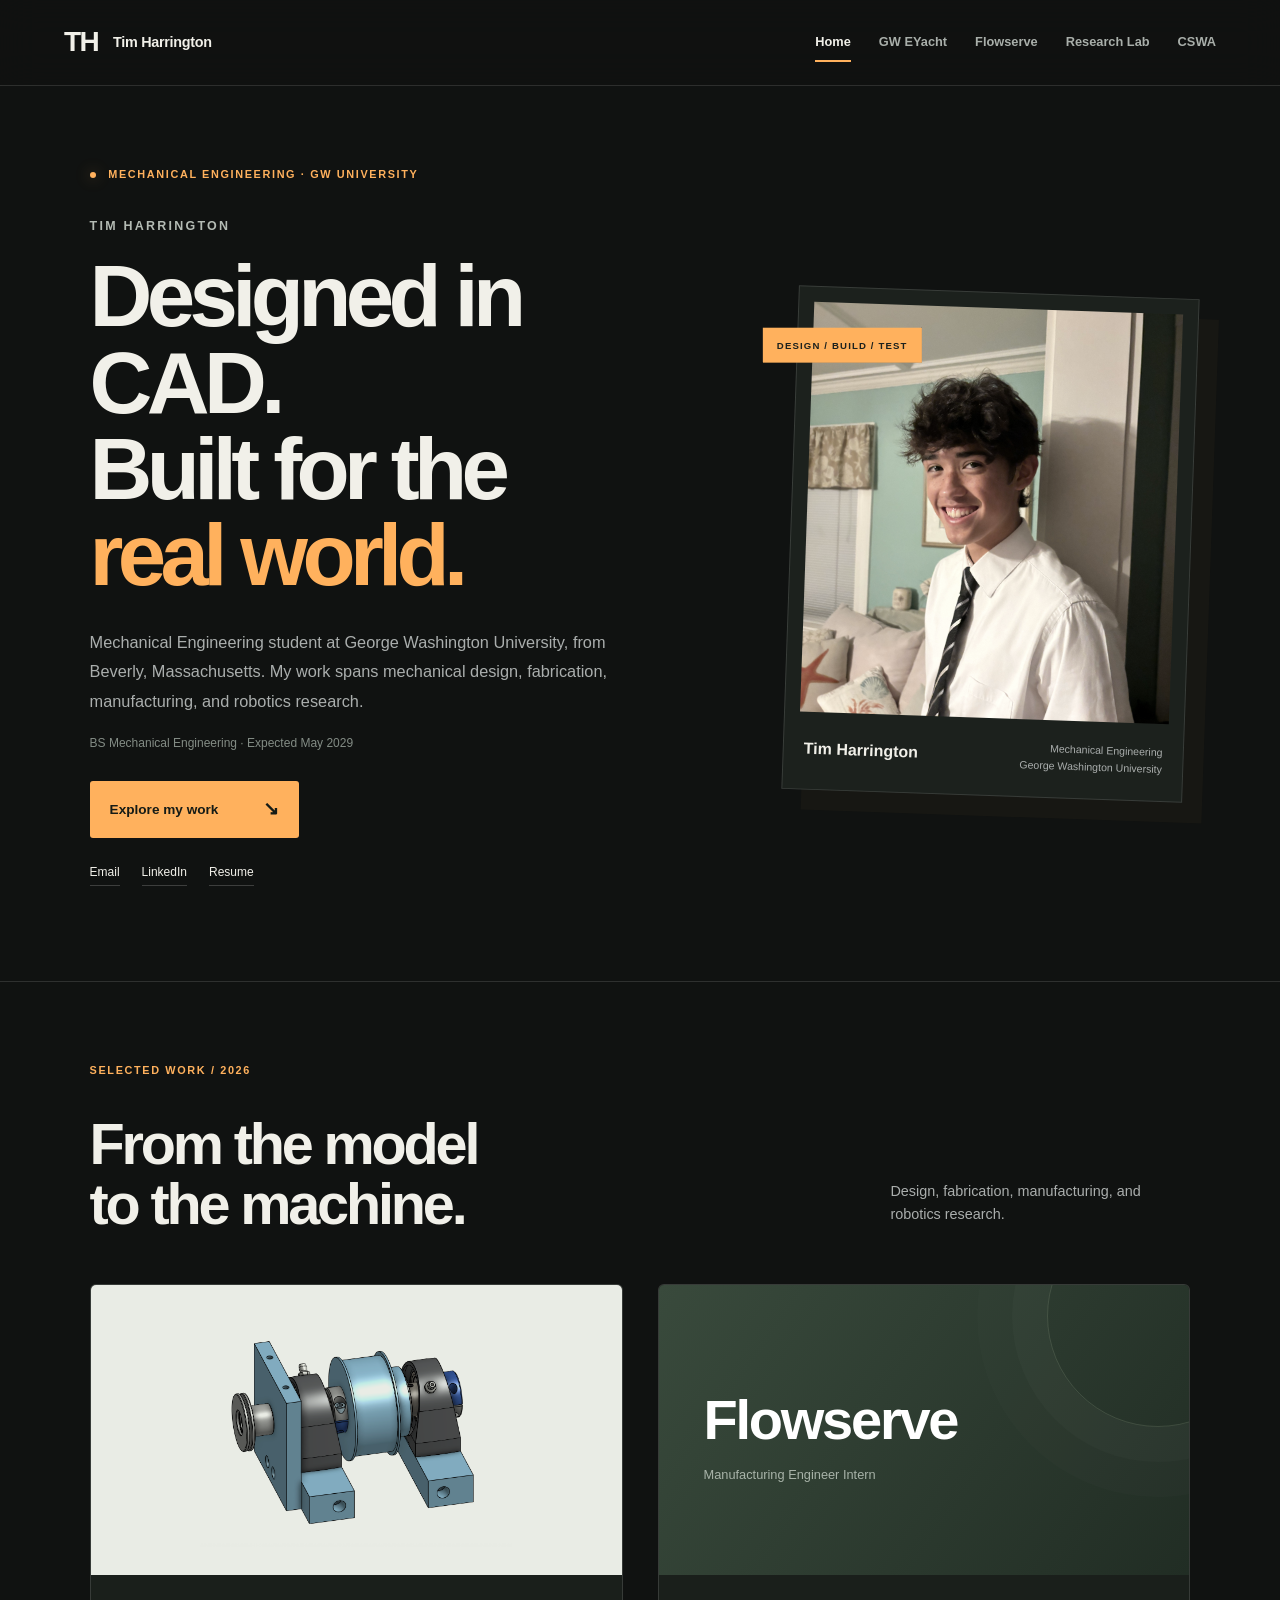
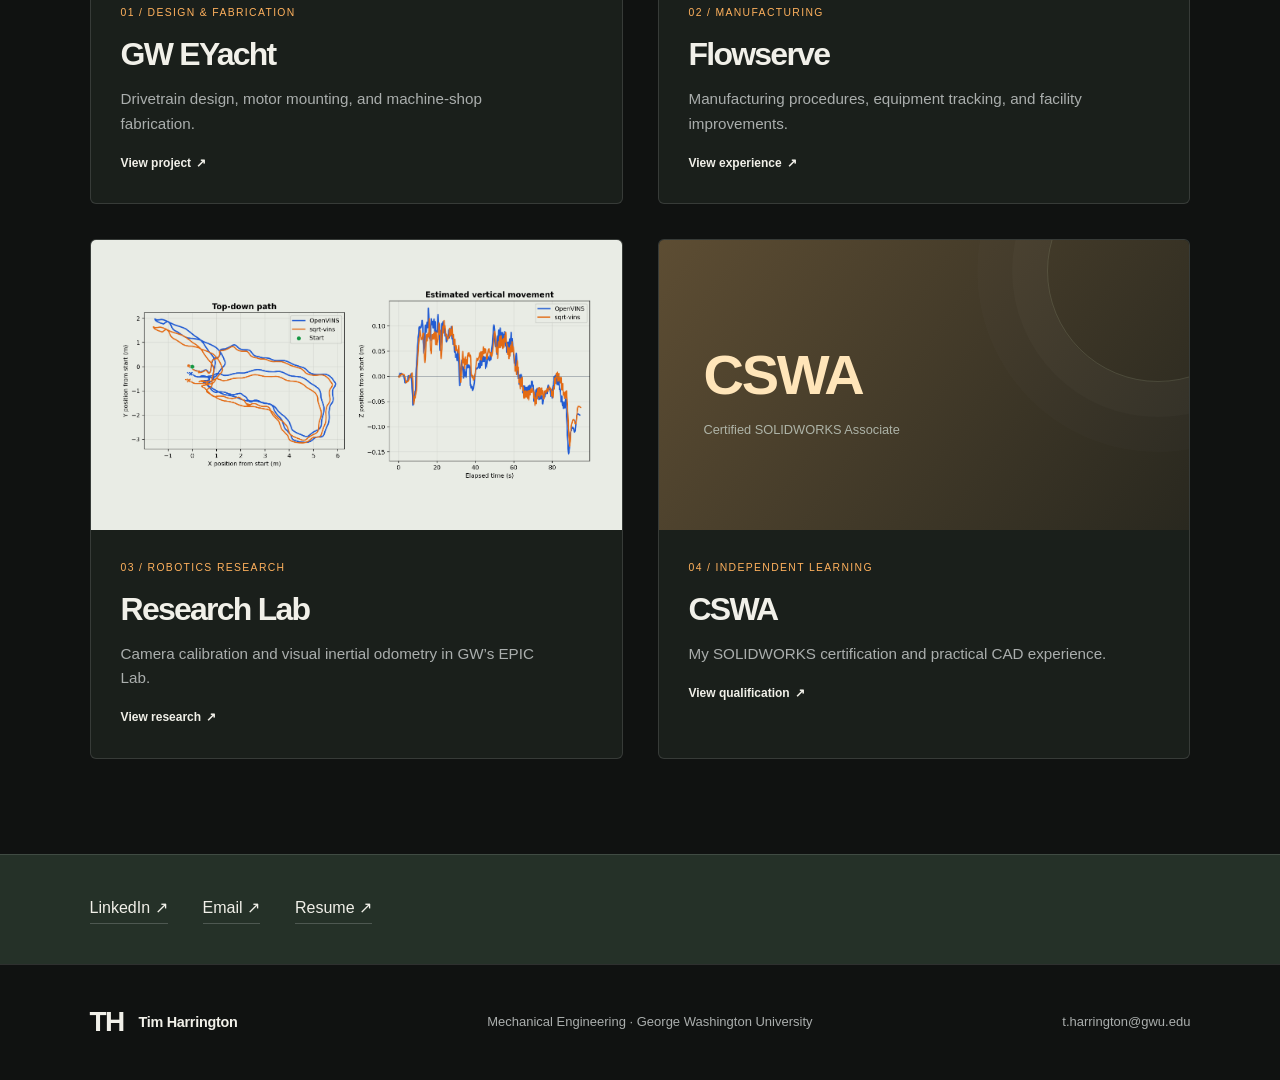
==== commit 0311eba0: "Simplify contact section and link current resume" ====
--- a/index.html
+++ b/index.html
@@ -1 +1 @@
-<!doctype html><html lang="en"><head><meta charset="utf-8"><meta name="viewport" content="width=device-width,initial-scale=1"><title>Engineering Portfolio | Tim Harrington</title><meta name="description" content="Tim Harrington’s mechanical engineering portfolio: electric boat design, manufacturing at Flowserve, and camera and IMU research at GW."><link rel="icon" href="favicon.svg" type="image/svg+xml"><link rel="stylesheet" href="style.css?v=studio2"></head><body><header class="site-header"><a class="wordmark" href="index.html" aria-label="Tim Harrington home">TH<span>Tim Harrington</span></a><nav aria-label="Main navigation"><a href="index.html" aria-current="page">Home</a><a href="yacht.html">GW EYacht</a><a href="flowserve.html">Flowserve</a><a href="research.html">Research Lab</a><a href="solidworks.html">CSWA</a></nav></header><main id="main"><section class="simple-intro"><div><p class="eyebrow"><span class="status-dot"></span> Mechanical engineering · GW University</p><p class="intro-name">TIM HARRINGTON</p><h1>Designed in CAD.<br>Built for the<br><em>real world.</em></h1><p class="simple-bio">Mechanical Engineering student at George Washington University, from Beverly, Massachusetts. My work spans mechanical design, fabrication, manufacturing, and robotics research.</p><p class="simple-school">BS Mechanical Engineering · Expected May 2029</p><a class="work-cta" href="#work">Explore my work <span>↘</span></a><div class="simple-links"><a href="mailto:t.harrington@gwu.edu">Email</a><a href="https://www.linkedin.com/in/tim-harrington10/" target="_blank" rel="noopener noreferrer">LinkedIn</a><a href="Timothy_Harrington_Engineering_Portfolio.pdf">Portfolio PDF</a></div></div><div class="portrait-frame"><img src="IMG_3432_2.jpg" alt="Tim Harrington" class="simple-portrait"><div class="portrait-caption"><span>Tim Harrington</span><small>Mechanical Engineering<br>George Washington University</small></div><span class="portrait-tag">DESIGN / BUILD / TEST</span></div></section><section id="work" class="simple-work"><div class="section-heading"><p class="eyebrow">Selected work / 2026</p><h2>From the model<br>to the machine.</h2><p>Design, fabrication, manufacturing, and robotics research.</p></div><div class="simple-grid"><a class="simple-card" href="yacht.html"><div class="simple-card-image"><img src="Drivetrain.png" alt="SolidWorks model of the electric boat drivetrain"></div><div><p class="card-category">01 / Design & fabrication</p><h3>GW EYacht</h3><p>Drivetrain design, motor mounting, and machine-shop fabrication.</p><span>View project</span></div></a><a class="simple-card" href="flowserve.html"><div class="simple-card-label"><span>Flowserve</span><small>Manufacturing Engineer Intern</small></div><div><p class="card-category">02 / Manufacturing</p><h3>Flowserve</h3><p>Manufacturing procedures, equipment tracking, and facility improvements.</p><span>View experience</span></div></a><a class="simple-card" href="research.html"><div class="simple-card-image"><img src="vio-trajectories.png" alt="Comparison of camera and IMU motion estimates"></div><div><p class="card-category">03 / Robotics research</p><h3>Research Lab</h3><p>Camera calibration and visual inertial odometry in GW’s EPIC Lab.</p><span>View research</span></div></a><a class="simple-card" href="solidworks.html"><div class="simple-card-label cswa-label"><span>CSWA</span><small>Certified SOLIDWORKS Associate</small></div><div><p class="card-category">04 / Independent learning</p><h3>CSWA</h3><p>My SOLIDWORKS certification and practical CAD experience.</p><span>View qualification</span></div></a></div></section><section class="contact-banner"><p class="eyebrow">Let’s connect</p><h2>Good ideas start<br>with a conversation.</h2><a href="mailto:t.harrington@gwu.edu">t.harrington@gwu.edu ↗</a></section></main><footer><a class="wordmark" href="index.html">TH<span>Tim Harrington</span></a><p>Mechanical Engineering · George Washington University</p><a href="mailto:t.harrington@gwu.edu">t.harrington@gwu.edu</a></footer><dialog id="image-viewer"><button class="close-viewer" aria-label="Close image">Close ✕</button><img alt=""><p></p></dialog><script src="site.js"></script></body></html>+<!doctype html><html lang="en"><head><meta charset="utf-8"><meta name="viewport" content="width=device-width,initial-scale=1"><title>Engineering Portfolio | Tim Harrington</title><meta name="description" content="Tim Harrington’s mechanical engineering portfolio: electric boat design, manufacturing at Flowserve, and camera and IMU research at GW."><link rel="icon" href="favicon.svg" type="image/svg+xml"><link rel="stylesheet" href="style.css?v=studio2"></head><body><header class="site-header"><a class="wordmark" href="index.html" aria-label="Tim Harrington home">TH<span>Tim Harrington</span></a><nav aria-label="Main navigation"><a href="index.html" aria-current="page">Home</a><a href="yacht.html">GW EYacht</a><a href="flowserve.html">Flowserve</a><a href="research.html">Research Lab</a><a href="solidworks.html">CSWA</a></nav></header><main id="main"><section class="simple-intro"><div><p class="eyebrow"><span class="status-dot"></span> Mechanical engineering · GW University</p><p class="intro-name">TIM HARRINGTON</p><h1>Designed in CAD.<br>Built for the<br><em>real world.</em></h1><p class="simple-bio">Mechanical Engineering student at George Washington University, from Beverly, Massachusetts. My work spans mechanical design, fabrication, manufacturing, and robotics research.</p><p class="simple-school">BS Mechanical Engineering · Expected May 2029</p><a class="work-cta" href="#work">Explore my work <span>↘</span></a><div class="simple-links"><a href="mailto:t.harrington@gwu.edu">Email</a><a href="https://www.linkedin.com/in/tim-harrington10/" target="_blank" rel="noopener noreferrer">LinkedIn</a><a href="Tim-Harrington-Resume.pdf">Resume</a></div></div><div class="portrait-frame"><img src="IMG_3432_2.jpg" alt="Tim Harrington" class="simple-portrait"><div class="portrait-caption"><span>Tim Harrington</span><small>Mechanical Engineering<br>George Washington University</small></div><span class="portrait-tag">DESIGN / BUILD / TEST</span></div></section><section id="work" class="simple-work"><div class="section-heading"><p class="eyebrow">Selected work / 2026</p><h2>From the model<br>to the machine.</h2><p>Design, fabrication, manufacturing, and robotics research.</p></div><div class="simple-grid"><a class="simple-card" href="yacht.html"><div class="simple-card-image"><img src="Drivetrain.png" alt="SolidWorks model of the electric boat drivetrain"></div><div><p class="card-category">01 / Design & fabrication</p><h3>GW EYacht</h3><p>Drivetrain design, motor mounting, and machine-shop fabrication.</p><span>View project</span></div></a><a class="simple-card" href="flowserve.html"><div class="simple-card-label"><span>Flowserve</span><small>Manufacturing Engineer Intern</small></div><div><p class="card-category">02 / Manufacturing</p><h3>Flowserve</h3><p>Manufacturing procedures, equipment tracking, and facility improvements.</p><span>View experience</span></div></a><a class="simple-card" href="research.html"><div class="simple-card-image"><img src="vio-trajectories.png" alt="Comparison of camera and IMU motion estimates"></div><div><p class="card-category">03 / Robotics research</p><h3>Research Lab</h3><p>Camera calibration and visual inertial odometry in GW’s EPIC Lab.</p><span>View research</span></div></a><a class="simple-card" href="solidworks.html"><div class="simple-card-label cswa-label"><span>CSWA</span><small>Certified SOLIDWORKS Associate</small></div><div><p class="card-category">04 / Independent learning</p><h3>CSWA</h3><p>My SOLIDWORKS certification and practical CAD experience.</p><span>View qualification</span></div></a></div></section><section class="contact-banner" style="padding-block:40px"><div class="simple-links" style="margin:0;gap:35px"><a href="https://www.linkedin.com/in/tim-harrington10/" target="_blank" rel="noopener noreferrer" style="font-size:1rem">LinkedIn ↗</a><a href="mailto:t.harrington@gwu.edu" style="font-size:1rem">Email ↗</a><a href="Tim-Harrington-Resume.pdf" target="_blank" rel="noopener" style="font-size:1rem">Resume ↗</a></div></section></main><footer><a class="wordmark" href="index.html">TH<span>Tim Harrington</span></a><p>Mechanical Engineering · George Washington University</p><a href="mailto:t.harrington@gwu.edu">t.harrington@gwu.edu</a></footer><dialog id="image-viewer"><button class="close-viewer" aria-label="Close image">Close ✕</button><img alt=""><p></p></dialog><script src="site.js"></script></body></html>
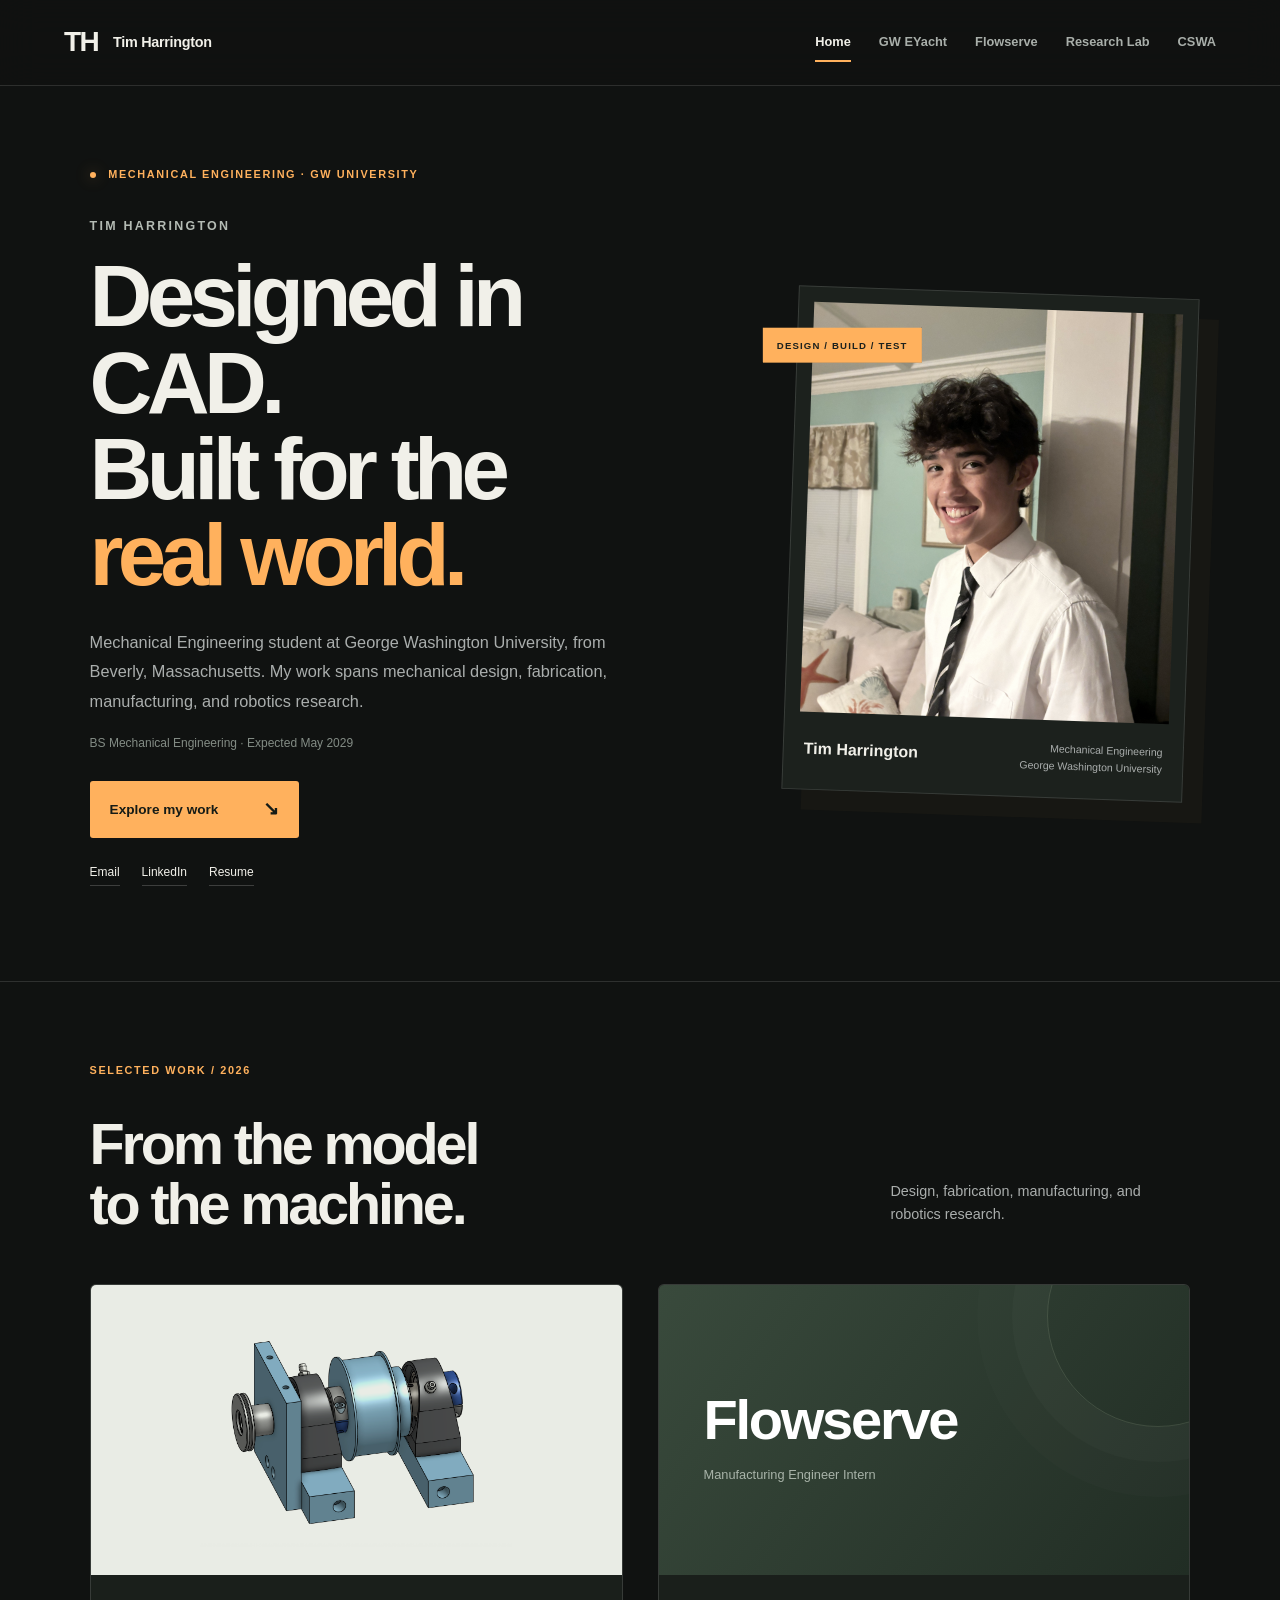
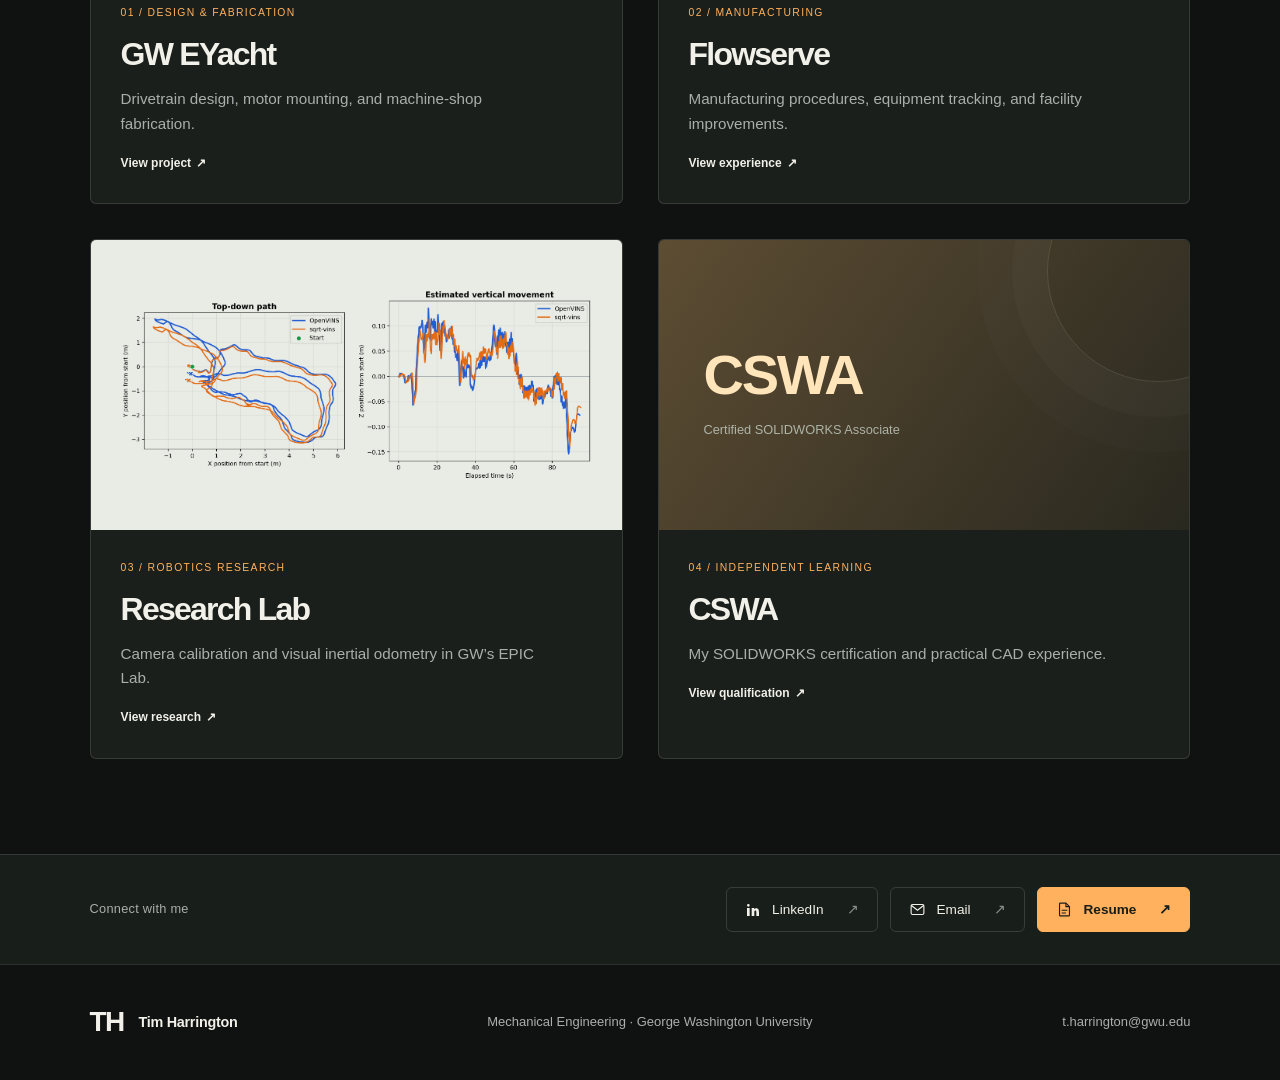
==== commit a68d312e: "Polish compact contact bar with icons and buttons" ====
--- a/index.html
+++ b/index.html
@@ -1 +1 @@
-<!doctype html><html lang="en"><head><meta charset="utf-8"><meta name="viewport" content="width=device-width,initial-scale=1"><title>Engineering Portfolio | Tim Harrington</title><meta name="description" content="Tim Harrington’s mechanical engineering portfolio: electric boat design, manufacturing at Flowserve, and camera and IMU research at GW."><link rel="icon" href="favicon.svg" type="image/svg+xml"><link rel="stylesheet" href="style.css?v=studio2"></head><body><header class="site-header"><a class="wordmark" href="index.html" aria-label="Tim Harrington home">TH<span>Tim Harrington</span></a><nav aria-label="Main navigation"><a href="index.html" aria-current="page">Home</a><a href="yacht.html">GW EYacht</a><a href="flowserve.html">Flowserve</a><a href="research.html">Research Lab</a><a href="solidworks.html">CSWA</a></nav></header><main id="main"><section class="simple-intro"><div><p class="eyebrow"><span class="status-dot"></span> Mechanical engineering · GW University</p><p class="intro-name">TIM HARRINGTON</p><h1>Designed in CAD.<br>Built for the<br><em>real world.</em></h1><p class="simple-bio">Mechanical Engineering student at George Washington University, from Beverly, Massachusetts. My work spans mechanical design, fabrication, manufacturing, and robotics research.</p><p class="simple-school">BS Mechanical Engineering · Expected May 2029</p><a class="work-cta" href="#work">Explore my work <span>↘</span></a><div class="simple-links"><a href="mailto:t.harrington@gwu.edu">Email</a><a href="https://www.linkedin.com/in/tim-harrington10/" target="_blank" rel="noopener noreferrer">LinkedIn</a><a href="Tim-Harrington-Resume.pdf">Resume</a></div></div><div class="portrait-frame"><img src="IMG_3432_2.jpg" alt="Tim Harrington" class="simple-portrait"><div class="portrait-caption"><span>Tim Harrington</span><small>Mechanical Engineering<br>George Washington University</small></div><span class="portrait-tag">DESIGN / BUILD / TEST</span></div></section><section id="work" class="simple-work"><div class="section-heading"><p class="eyebrow">Selected work / 2026</p><h2>From the model<br>to the machine.</h2><p>Design, fabrication, manufacturing, and robotics research.</p></div><div class="simple-grid"><a class="simple-card" href="yacht.html"><div class="simple-card-image"><img src="Drivetrain.png" alt="SolidWorks model of the electric boat drivetrain"></div><div><p class="card-category">01 / Design & fabrication</p><h3>GW EYacht</h3><p>Drivetrain design, motor mounting, and machine-shop fabrication.</p><span>View project</span></div></a><a class="simple-card" href="flowserve.html"><div class="simple-card-label"><span>Flowserve</span><small>Manufacturing Engineer Intern</small></div><div><p class="card-category">02 / Manufacturing</p><h3>Flowserve</h3><p>Manufacturing procedures, equipment tracking, and facility improvements.</p><span>View experience</span></div></a><a class="simple-card" href="research.html"><div class="simple-card-image"><img src="vio-trajectories.png" alt="Comparison of camera and IMU motion estimates"></div><div><p class="card-category">03 / Robotics research</p><h3>Research Lab</h3><p>Camera calibration and visual inertial odometry in GW’s EPIC Lab.</p><span>View research</span></div></a><a class="simple-card" href="solidworks.html"><div class="simple-card-label cswa-label"><span>CSWA</span><small>Certified SOLIDWORKS Associate</small></div><div><p class="card-category">04 / Independent learning</p><h3>CSWA</h3><p>My SOLIDWORKS certification and practical CAD experience.</p><span>View qualification</span></div></a></div></section><section class="contact-banner" style="padding-block:40px"><div class="simple-links" style="margin:0;gap:35px"><a href="https://www.linkedin.com/in/tim-harrington10/" target="_blank" rel="noopener noreferrer" style="font-size:1rem">LinkedIn ↗</a><a href="mailto:t.harrington@gwu.edu" style="font-size:1rem">Email ↗</a><a href="Tim-Harrington-Resume.pdf" target="_blank" rel="noopener" style="font-size:1rem">Resume ↗</a></div></section></main><footer><a class="wordmark" href="index.html">TH<span>Tim Harrington</span></a><p>Mechanical Engineering · George Washington University</p><a href="mailto:t.harrington@gwu.edu">t.harrington@gwu.edu</a></footer><dialog id="image-viewer"><button class="close-viewer" aria-label="Close image">Close ✕</button><img alt=""><p></p></dialog><script src="site.js"></script></body></html>+<!doctype html><html lang="en"><head><meta charset="utf-8"><meta name="viewport" content="width=device-width,initial-scale=1"><title>Engineering Portfolio | Tim Harrington</title><meta name="description" content="Tim Harrington’s mechanical engineering portfolio: electric boat design, manufacturing at Flowserve, and camera and IMU research at GW."><link rel="icon" href="favicon.svg" type="image/svg+xml"><link rel="stylesheet" href="style.css?v=studio2"></head><body><header class="site-header"><a class="wordmark" href="index.html" aria-label="Tim Harrington home">TH<span>Tim Harrington</span></a><nav aria-label="Main navigation"><a href="index.html" aria-current="page">Home</a><a href="yacht.html">GW EYacht</a><a href="flowserve.html">Flowserve</a><a href="research.html">Research Lab</a><a href="solidworks.html">CSWA</a></nav></header><main id="main"><section class="simple-intro"><div><p class="eyebrow"><span class="status-dot"></span> Mechanical engineering · GW University</p><p class="intro-name">TIM HARRINGTON</p><h1>Designed in CAD.<br>Built for the<br><em>real world.</em></h1><p class="simple-bio">Mechanical Engineering student at George Washington University, from Beverly, Massachusetts. My work spans mechanical design, fabrication, manufacturing, and robotics research.</p><p class="simple-school">BS Mechanical Engineering · Expected May 2029</p><a class="work-cta" href="#work">Explore my work <span>↘</span></a><div class="simple-links"><a href="mailto:t.harrington@gwu.edu">Email</a><a href="https://www.linkedin.com/in/tim-harrington10/" target="_blank" rel="noopener noreferrer">LinkedIn</a><a href="Tim-Harrington-Resume.pdf">Resume</a></div></div><div class="portrait-frame"><img src="IMG_3432_2.jpg" alt="Tim Harrington" class="simple-portrait"><div class="portrait-caption"><span>Tim Harrington</span><small>Mechanical Engineering<br>George Washington University</small></div><span class="portrait-tag">DESIGN / BUILD / TEST</span></div></section><section id="work" class="simple-work"><div class="section-heading"><p class="eyebrow">Selected work / 2026</p><h2>From the model<br>to the machine.</h2><p>Design, fabrication, manufacturing, and robotics research.</p></div><div class="simple-grid"><a class="simple-card" href="yacht.html"><div class="simple-card-image"><img src="Drivetrain.png" alt="SolidWorks model of the electric boat drivetrain"></div><div><p class="card-category">01 / Design & fabrication</p><h3>GW EYacht</h3><p>Drivetrain design, motor mounting, and machine-shop fabrication.</p><span>View project</span></div></a><a class="simple-card" href="flowserve.html"><div class="simple-card-label"><span>Flowserve</span><small>Manufacturing Engineer Intern</small></div><div><p class="card-category">02 / Manufacturing</p><h3>Flowserve</h3><p>Manufacturing procedures, equipment tracking, and facility improvements.</p><span>View experience</span></div></a><a class="simple-card" href="research.html"><div class="simple-card-image"><img src="vio-trajectories.png" alt="Comparison of camera and IMU motion estimates"></div><div><p class="card-category">03 / Robotics research</p><h3>Research Lab</h3><p>Camera calibration and visual inertial odometry in GW’s EPIC Lab.</p><span>View research</span></div></a><a class="simple-card" href="solidworks.html"><div class="simple-card-label cswa-label"><span>CSWA</span><small>Certified SOLIDWORKS Associate</small></div><div><p class="card-category">04 / Independent learning</p><h3>CSWA</h3><p>My SOLIDWORKS certification and practical CAD experience.</p><span>View qualification</span></div></a></div></section><section class="contact-banner" style="padding:32px 7%;background:#181e19"><div style="display:flex;align-items:center;justify-content:space-between;gap:24px;flex-wrap:wrap;max-width:1240px;margin:auto"><p style="font-size:.8rem;color:#aaaead;letter-spacing:.02em">Connect with me</p><div style="display:flex;gap:12px;flex-wrap:wrap"><a href="https://www.linkedin.com/in/tim-harrington10/" target="_blank" rel="noopener noreferrer" style="margin:0;padding:11px 18px;border:1px solid #ffffff24;border-radius:6px;display:flex;align-items:center;gap:11px;font-size:.85rem;color:#f1f0e9"><svg width="16" height="16" viewBox="0 0 24 24" fill="currentColor" aria-hidden="true"><path d="M5 3a2 2 0 1 0 0 4 2 2 0 0 0 0-4ZM3 9h4v12H3V9Zm7 0h4v2c1-2 7-4 7 4v6h-4v-6c0-3-3-3-3 0v6h-4V9Z"/></svg>LinkedIn <span style="color:#88938a;margin-left:12px">↗</span></a><a href="mailto:t.harrington@gwu.edu" style="margin:0;padding:11px 18px;border:1px solid #ffffff24;border-radius:6px;display:flex;align-items:center;gap:11px;font-size:.85rem;color:#f1f0e9"><svg width="17" height="17" viewBox="0 0 24 24" fill="none" stroke="currentColor" stroke-width="1.6" aria-hidden="true"><rect x="3" y="5" width="18" height="14" rx="2"/><path d="m3 6 9 7 9-7"/></svg>Email <span style="color:#88938a;margin-left:12px">↗</span></a><a href="Tim-Harrington-Resume.pdf" target="_blank" rel="noopener" style="margin:0;padding:11px 18px;border:1px solid #ffb15d;border-radius:6px;display:flex;align-items:center;gap:11px;font-size:.85rem;color:#171d18;background:#ffb15d;font-weight:600"><svg width="17" height="17" viewBox="0 0 24 24" fill="none" stroke="currentColor" stroke-width="1.6" aria-hidden="true"><path d="M14 3H6a1 1 0 0 0-1 1v16a1 1 0 0 0 1 1h12a1 1 0 0 0 1-1V8l-5-5Z"/><path d="M14 3v5h5M8 13h8M8 17h6"/></svg>Resume <span style="margin-left:12px">↗</span></a></div></div></section></main><footer><a class="wordmark" href="index.html">TH<span>Tim Harrington</span></a><p>Mechanical Engineering · George Washington University</p><a href="mailto:t.harrington@gwu.edu">t.harrington@gwu.edu</a></footer><dialog id="image-viewer"><button class="close-viewer" aria-label="Close image">Close ✕</button><img alt=""><p></p></dialog><script src="site.js"></script></body></html>
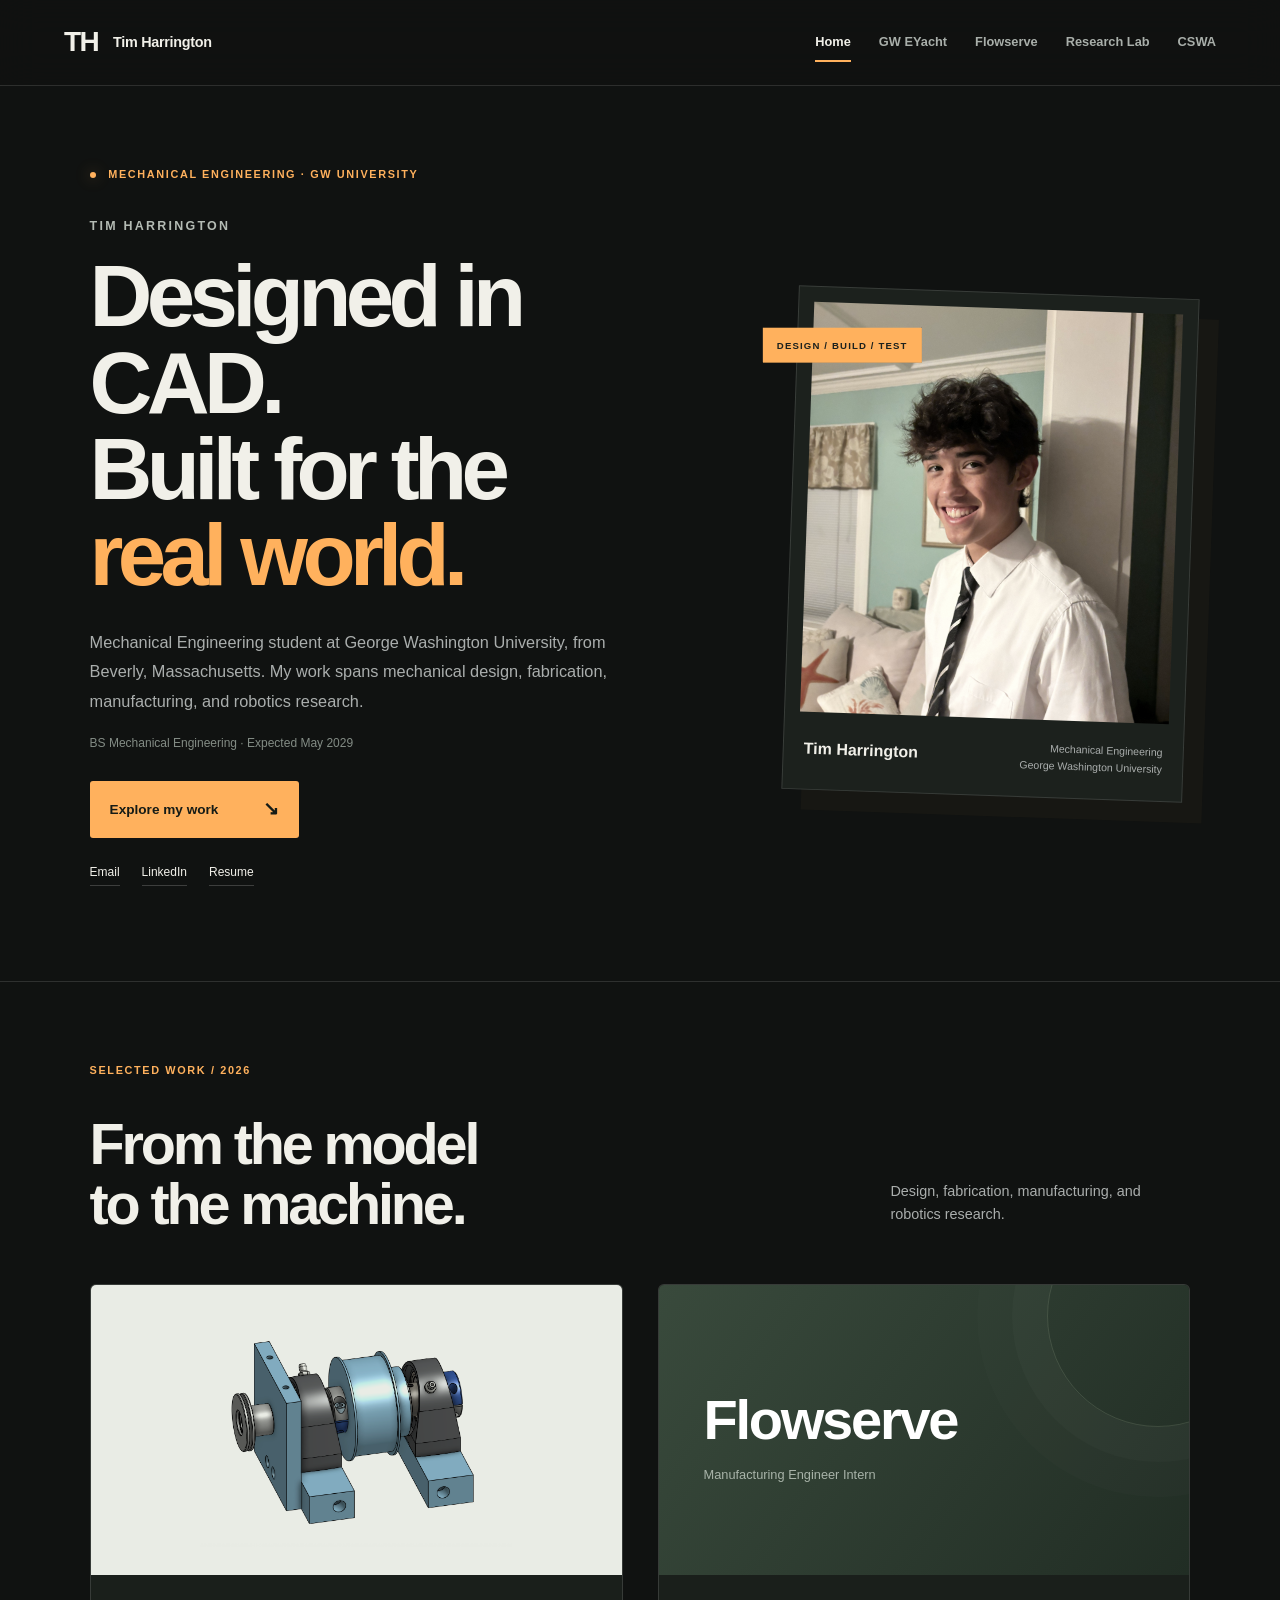
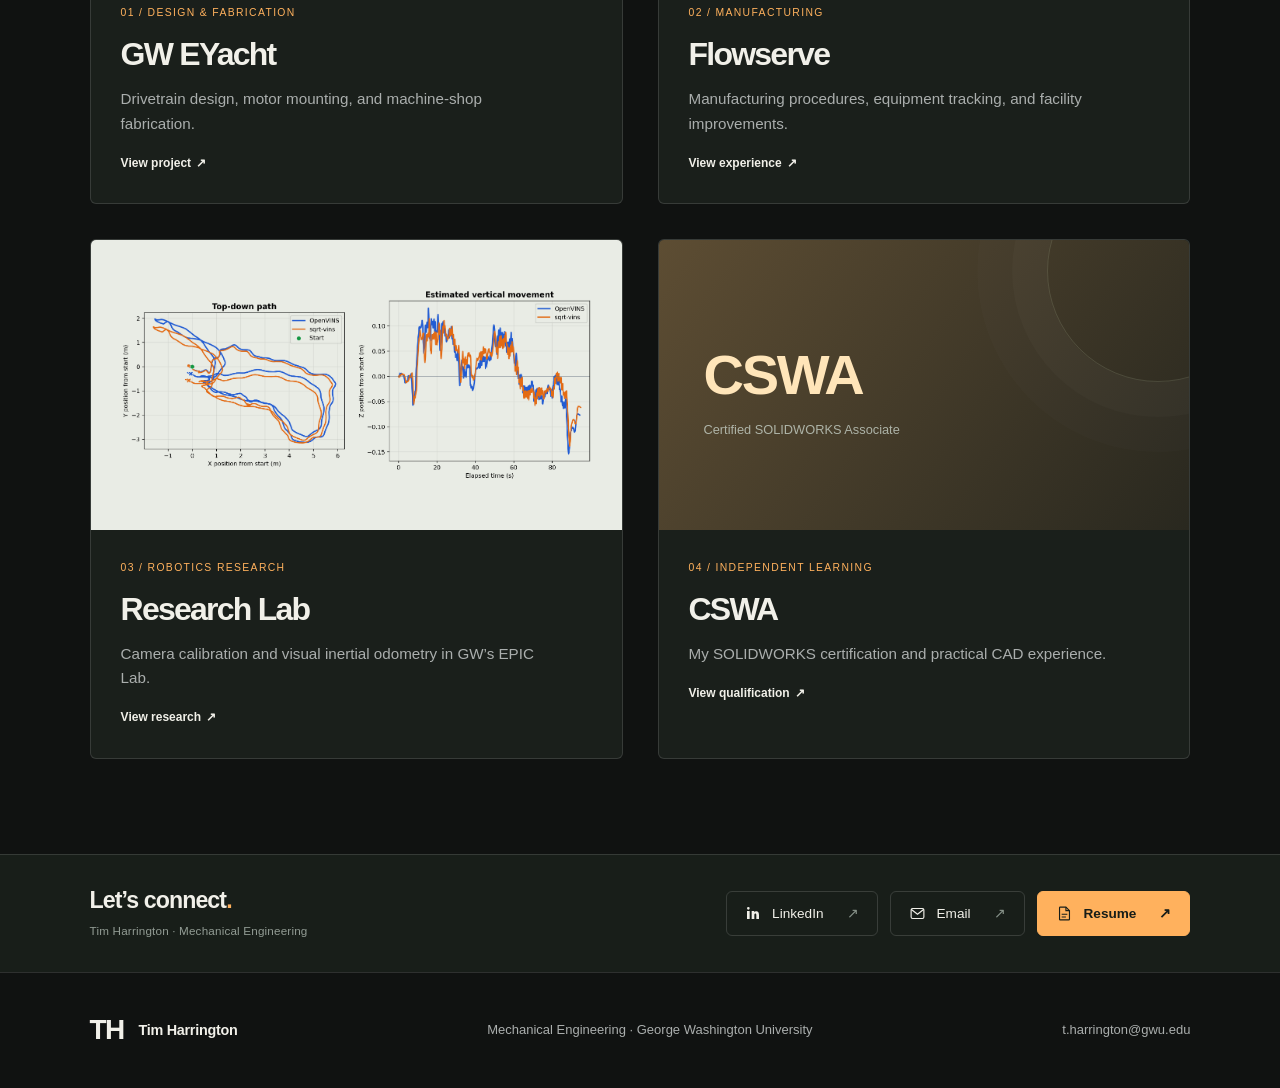
==== commit 5c5638c6: "Refine left contact heading" ====
--- a/index.html
+++ b/index.html
@@ -1 +1 @@
-<!doctype html><html lang="en"><head><meta charset="utf-8"><meta name="viewport" content="width=device-width,initial-scale=1"><title>Engineering Portfolio | Tim Harrington</title><meta name="description" content="Tim Harrington’s mechanical engineering portfolio: electric boat design, manufacturing at Flowserve, and camera and IMU research at GW."><link rel="icon" href="favicon.svg" type="image/svg+xml"><link rel="stylesheet" href="style.css?v=studio2"></head><body><header class="site-header"><a class="wordmark" href="index.html" aria-label="Tim Harrington home">TH<span>Tim Harrington</span></a><nav aria-label="Main navigation"><a href="index.html" aria-current="page">Home</a><a href="yacht.html">GW EYacht</a><a href="flowserve.html">Flowserve</a><a href="research.html">Research Lab</a><a href="solidworks.html">CSWA</a></nav></header><main id="main"><section class="simple-intro"><div><p class="eyebrow"><span class="status-dot"></span> Mechanical engineering · GW University</p><p class="intro-name">TIM HARRINGTON</p><h1>Designed in CAD.<br>Built for the<br><em>real world.</em></h1><p class="simple-bio">Mechanical Engineering student at George Washington University, from Beverly, Massachusetts. My work spans mechanical design, fabrication, manufacturing, and robotics research.</p><p class="simple-school">BS Mechanical Engineering · Expected May 2029</p><a class="work-cta" href="#work">Explore my work <span>↘</span></a><div class="simple-links"><a href="mailto:t.harrington@gwu.edu">Email</a><a href="https://www.linkedin.com/in/tim-harrington10/" target="_blank" rel="noopener noreferrer">LinkedIn</a><a href="Tim-Harrington-Resume.pdf">Resume</a></div></div><div class="portrait-frame"><img src="IMG_3432_2.jpg" alt="Tim Harrington" class="simple-portrait"><div class="portrait-caption"><span>Tim Harrington</span><small>Mechanical Engineering<br>George Washington University</small></div><span class="portrait-tag">DESIGN / BUILD / TEST</span></div></section><section id="work" class="simple-work"><div class="section-heading"><p class="eyebrow">Selected work / 2026</p><h2>From the model<br>to the machine.</h2><p>Design, fabrication, manufacturing, and robotics research.</p></div><div class="simple-grid"><a class="simple-card" href="yacht.html"><div class="simple-card-image"><img src="Drivetrain.png" alt="SolidWorks model of the electric boat drivetrain"></div><div><p class="card-category">01 / Design & fabrication</p><h3>GW EYacht</h3><p>Drivetrain design, motor mounting, and machine-shop fabrication.</p><span>View project</span></div></a><a class="simple-card" href="flowserve.html"><div class="simple-card-label"><span>Flowserve</span><small>Manufacturing Engineer Intern</small></div><div><p class="card-category">02 / Manufacturing</p><h3>Flowserve</h3><p>Manufacturing procedures, equipment tracking, and facility improvements.</p><span>View experience</span></div></a><a class="simple-card" href="research.html"><div class="simple-card-image"><img src="vio-trajectories.png" alt="Comparison of camera and IMU motion estimates"></div><div><p class="card-category">03 / Robotics research</p><h3>Research Lab</h3><p>Camera calibration and visual inertial odometry in GW’s EPIC Lab.</p><span>View research</span></div></a><a class="simple-card" href="solidworks.html"><div class="simple-card-label cswa-label"><span>CSWA</span><small>Certified SOLIDWORKS Associate</small></div><div><p class="card-category">04 / Independent learning</p><h3>CSWA</h3><p>My SOLIDWORKS certification and practical CAD experience.</p><span>View qualification</span></div></a></div></section><section class="contact-banner" style="padding:32px 7%;background:#181e19"><div style="display:flex;align-items:center;justify-content:space-between;gap:24px;flex-wrap:wrap;max-width:1240px;margin:auto"><p style="font-size:.8rem;color:#aaaead;letter-spacing:.02em">Connect with me</p><div style="display:flex;gap:12px;flex-wrap:wrap"><a href="https://www.linkedin.com/in/tim-harrington10/" target="_blank" rel="noopener noreferrer" style="margin:0;padding:11px 18px;border:1px solid #ffffff24;border-radius:6px;display:flex;align-items:center;gap:11px;font-size:.85rem;color:#f1f0e9"><svg width="16" height="16" viewBox="0 0 24 24" fill="currentColor" aria-hidden="true"><path d="M5 3a2 2 0 1 0 0 4 2 2 0 0 0 0-4ZM3 9h4v12H3V9Zm7 0h4v2c1-2 7-4 7 4v6h-4v-6c0-3-3-3-3 0v6h-4V9Z"/></svg>LinkedIn <span style="color:#88938a;margin-left:12px">↗</span></a><a href="mailto:t.harrington@gwu.edu" style="margin:0;padding:11px 18px;border:1px solid #ffffff24;border-radius:6px;display:flex;align-items:center;gap:11px;font-size:.85rem;color:#f1f0e9"><svg width="17" height="17" viewBox="0 0 24 24" fill="none" stroke="currentColor" stroke-width="1.6" aria-hidden="true"><rect x="3" y="5" width="18" height="14" rx="2"/><path d="m3 6 9 7 9-7"/></svg>Email <span style="color:#88938a;margin-left:12px">↗</span></a><a href="Tim-Harrington-Resume.pdf" target="_blank" rel="noopener" style="margin:0;padding:11px 18px;border:1px solid #ffb15d;border-radius:6px;display:flex;align-items:center;gap:11px;font-size:.85rem;color:#171d18;background:#ffb15d;font-weight:600"><svg width="17" height="17" viewBox="0 0 24 24" fill="none" stroke="currentColor" stroke-width="1.6" aria-hidden="true"><path d="M14 3H6a1 1 0 0 0-1 1v16a1 1 0 0 0 1 1h12a1 1 0 0 0 1-1V8l-5-5Z"/><path d="M14 3v5h5M8 13h8M8 17h6"/></svg>Resume <span style="margin-left:12px">↗</span></a></div></div></section></main><footer><a class="wordmark" href="index.html">TH<span>Tim Harrington</span></a><p>Mechanical Engineering · George Washington University</p><a href="mailto:t.harrington@gwu.edu">t.harrington@gwu.edu</a></footer><dialog id="image-viewer"><button class="close-viewer" aria-label="Close image">Close ✕</button><img alt=""><p></p></dialog><script src="site.js"></script></body></html>+<!doctype html><html lang="en"><head><meta charset="utf-8"><meta name="viewport" content="width=device-width,initial-scale=1"><title>Engineering Portfolio | Tim Harrington</title><meta name="description" content="Tim Harrington’s mechanical engineering portfolio: electric boat design, manufacturing at Flowserve, and camera and IMU research at GW."><link rel="icon" href="favicon.svg" type="image/svg+xml"><link rel="stylesheet" href="style.css?v=studio2"></head><body><header class="site-header"><a class="wordmark" href="index.html" aria-label="Tim Harrington home">TH<span>Tim Harrington</span></a><nav aria-label="Main navigation"><a href="index.html" aria-current="page">Home</a><a href="yacht.html">GW EYacht</a><a href="flowserve.html">Flowserve</a><a href="research.html">Research Lab</a><a href="solidworks.html">CSWA</a></nav></header><main id="main"><section class="simple-intro"><div><p class="eyebrow"><span class="status-dot"></span> Mechanical engineering · GW University</p><p class="intro-name">TIM HARRINGTON</p><h1>Designed in CAD.<br>Built for the<br><em>real world.</em></h1><p class="simple-bio">Mechanical Engineering student at George Washington University, from Beverly, Massachusetts. My work spans mechanical design, fabrication, manufacturing, and robotics research.</p><p class="simple-school">BS Mechanical Engineering · Expected May 2029</p><a class="work-cta" href="#work">Explore my work <span>↘</span></a><div class="simple-links"><a href="mailto:t.harrington@gwu.edu">Email</a><a href="https://www.linkedin.com/in/tim-harrington10/" target="_blank" rel="noopener noreferrer">LinkedIn</a><a href="Tim-Harrington-Resume.pdf">Resume</a></div></div><div class="portrait-frame"><img src="IMG_3432_2.jpg" alt="Tim Harrington" class="simple-portrait"><div class="portrait-caption"><span>Tim Harrington</span><small>Mechanical Engineering<br>George Washington University</small></div><span class="portrait-tag">DESIGN / BUILD / TEST</span></div></section><section id="work" class="simple-work"><div class="section-heading"><p class="eyebrow">Selected work / 2026</p><h2>From the model<br>to the machine.</h2><p>Design, fabrication, manufacturing, and robotics research.</p></div><div class="simple-grid"><a class="simple-card" href="yacht.html"><div class="simple-card-image"><img src="Drivetrain.png" alt="SolidWorks model of the electric boat drivetrain"></div><div><p class="card-category">01 / Design & fabrication</p><h3>GW EYacht</h3><p>Drivetrain design, motor mounting, and machine-shop fabrication.</p><span>View project</span></div></a><a class="simple-card" href="flowserve.html"><div class="simple-card-label"><span>Flowserve</span><small>Manufacturing Engineer Intern</small></div><div><p class="card-category">02 / Manufacturing</p><h3>Flowserve</h3><p>Manufacturing procedures, equipment tracking, and facility improvements.</p><span>View experience</span></div></a><a class="simple-card" href="research.html"><div class="simple-card-image"><img src="vio-trajectories.png" alt="Comparison of camera and IMU motion estimates"></div><div><p class="card-category">03 / Robotics research</p><h3>Research Lab</h3><p>Camera calibration and visual inertial odometry in GW’s EPIC Lab.</p><span>View research</span></div></a><a class="simple-card" href="solidworks.html"><div class="simple-card-label cswa-label"><span>CSWA</span><small>Certified SOLIDWORKS Associate</small></div><div><p class="card-category">04 / Independent learning</p><h3>CSWA</h3><p>My SOLIDWORKS certification and practical CAD experience.</p><span>View qualification</span></div></a></div></section><section class="contact-banner" style="padding:32px 7%;background:#181e19"><div style="display:flex;align-items:center;justify-content:space-between;gap:24px;flex-wrap:wrap;max-width:1240px;margin:auto"><div><p style="font-size:1.45rem;color:#f1f0e9;letter-spacing:-.04em;font-weight:550;line-height:1.2">Let’s connect<span style="color:#ffb15d">.</span></p><p style="font-size:.73rem;color:#929c94;margin-top:7px;letter-spacing:.015em">Tim Harrington · Mechanical Engineering</p></div><div style="display:flex;gap:12px;flex-wrap:wrap"><a href="https://www.linkedin.com/in/tim-harrington10/" target="_blank" rel="noopener noreferrer" style="margin:0;padding:11px 18px;border:1px solid #ffffff24;border-radius:6px;display:flex;align-items:center;gap:11px;font-size:.85rem;color:#f1f0e9"><svg width="16" height="16" viewBox="0 0 24 24" fill="currentColor" aria-hidden="true"><path d="M5 3a2 2 0 1 0 0 4 2 2 0 0 0 0-4ZM3 9h4v12H3V9Zm7 0h4v2c1-2 7-4 7 4v6h-4v-6c0-3-3-3-3 0v6h-4V9Z"/></svg>LinkedIn <span style="color:#88938a;margin-left:12px">↗</span></a><a href="mailto:t.harrington@gwu.edu" style="margin:0;padding:11px 18px;border:1px solid #ffffff24;border-radius:6px;display:flex;align-items:center;gap:11px;font-size:.85rem;color:#f1f0e9"><svg width="17" height="17" viewBox="0 0 24 24" fill="none" stroke="currentColor" stroke-width="1.6" aria-hidden="true"><rect x="3" y="5" width="18" height="14" rx="2"/><path d="m3 6 9 7 9-7"/></svg>Email <span style="color:#88938a;margin-left:12px">↗</span></a><a href="Tim-Harrington-Resume.pdf" target="_blank" rel="noopener" style="margin:0;padding:11px 18px;border:1px solid #ffb15d;border-radius:6px;display:flex;align-items:center;gap:11px;font-size:.85rem;color:#171d18;background:#ffb15d;font-weight:600"><svg width="17" height="17" viewBox="0 0 24 24" fill="none" stroke="currentColor" stroke-width="1.6" aria-hidden="true"><path d="M14 3H6a1 1 0 0 0-1 1v16a1 1 0 0 0 1 1h12a1 1 0 0 0 1-1V8l-5-5Z"/><path d="M14 3v5h5M8 13h8M8 17h6"/></svg>Resume <span style="margin-left:12px">↗</span></a></div></div></section></main><footer><a class="wordmark" href="index.html">TH<span>Tim Harrington</span></a><p>Mechanical Engineering · George Washington University</p><a href="mailto:t.harrington@gwu.edu">t.harrington@gwu.edu</a></footer><dialog id="image-viewer"><button class="close-viewer" aria-label="Close image">Close ✕</button><img alt=""><p></p></dialog><script src="site.js"></script></body></html>
